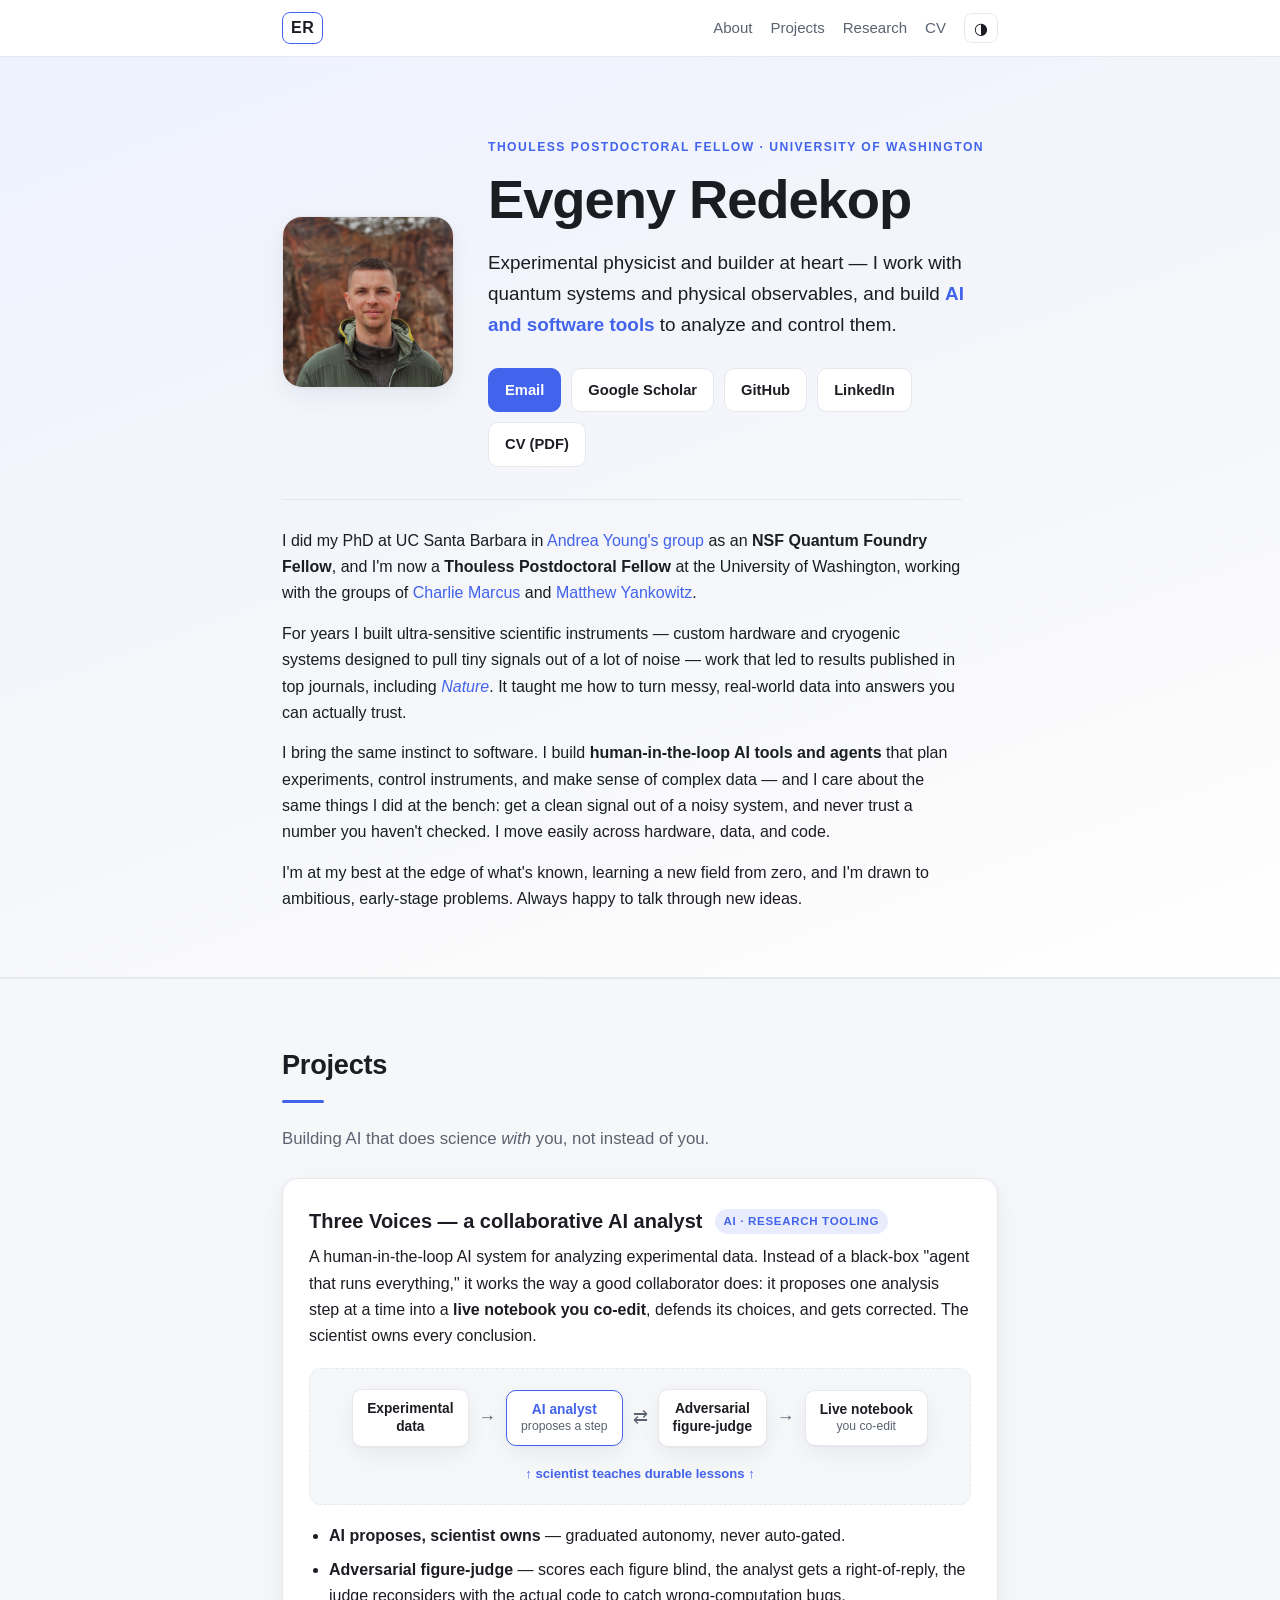
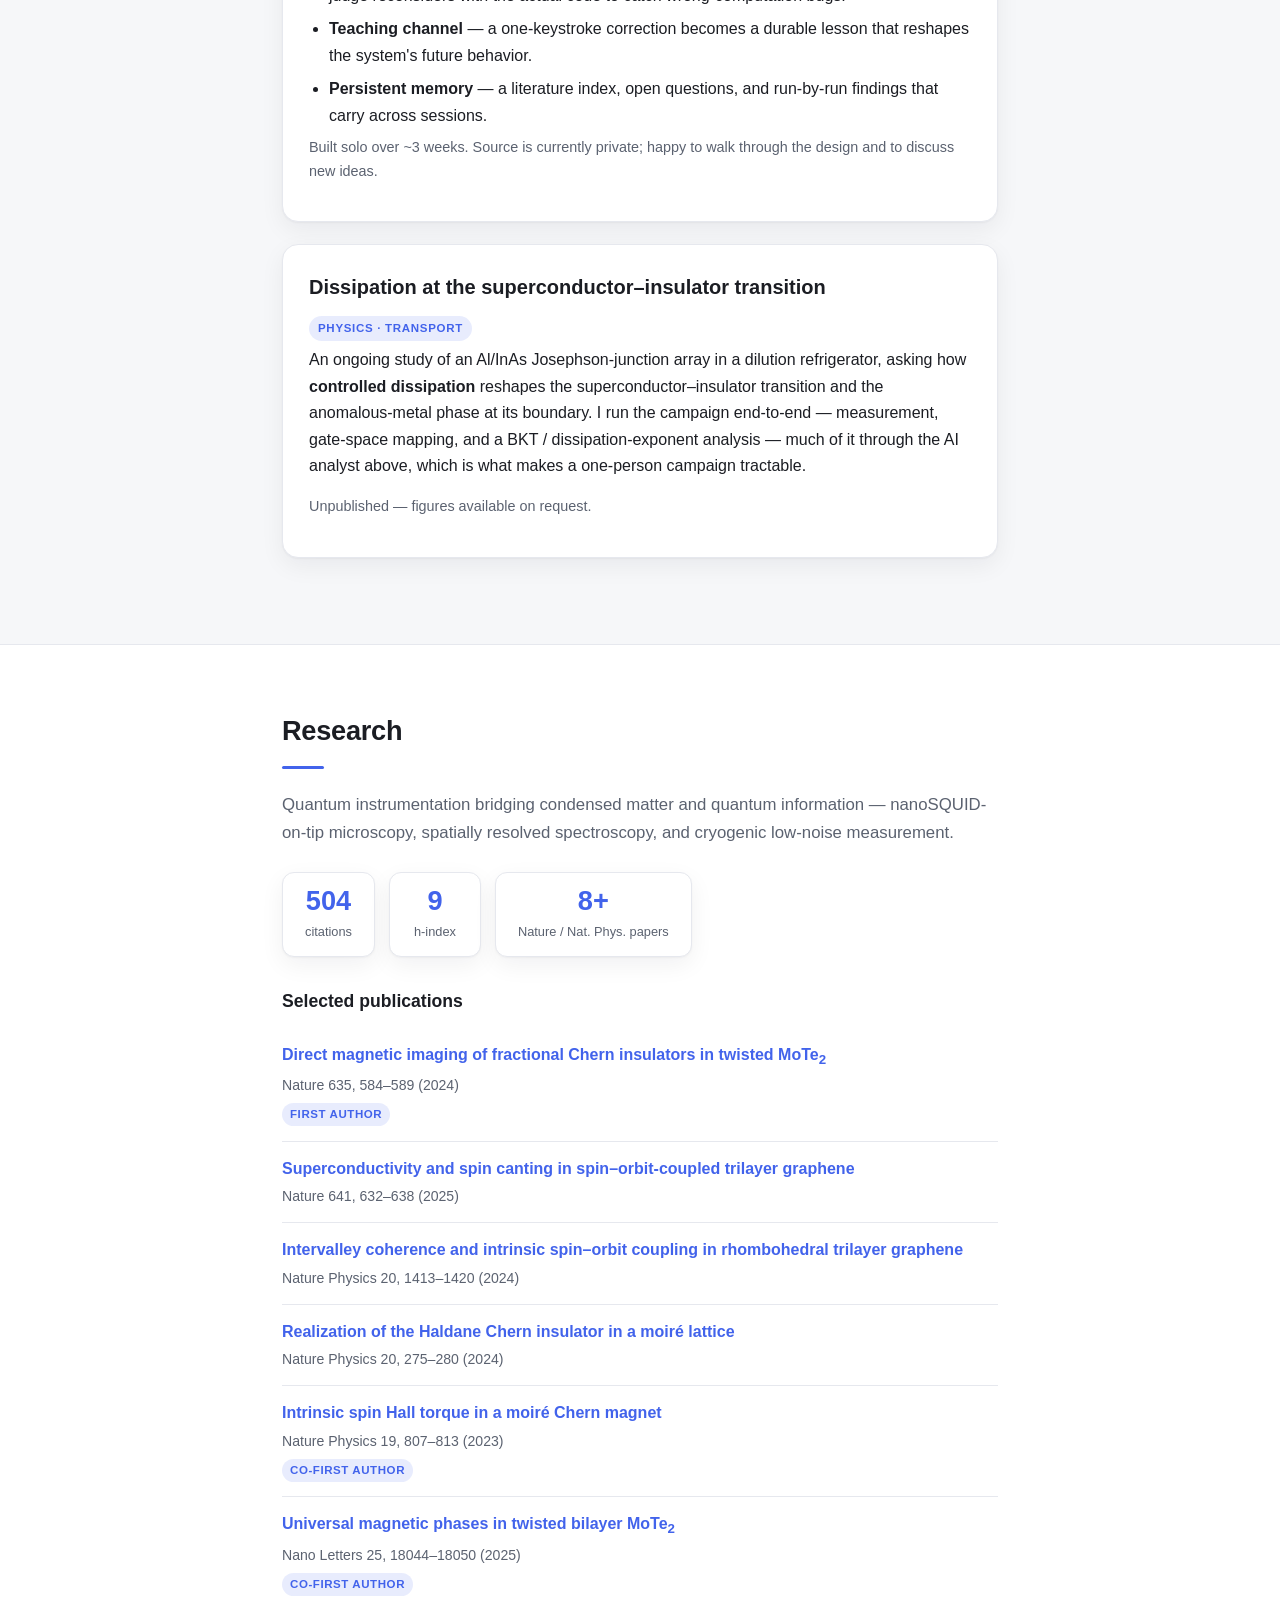
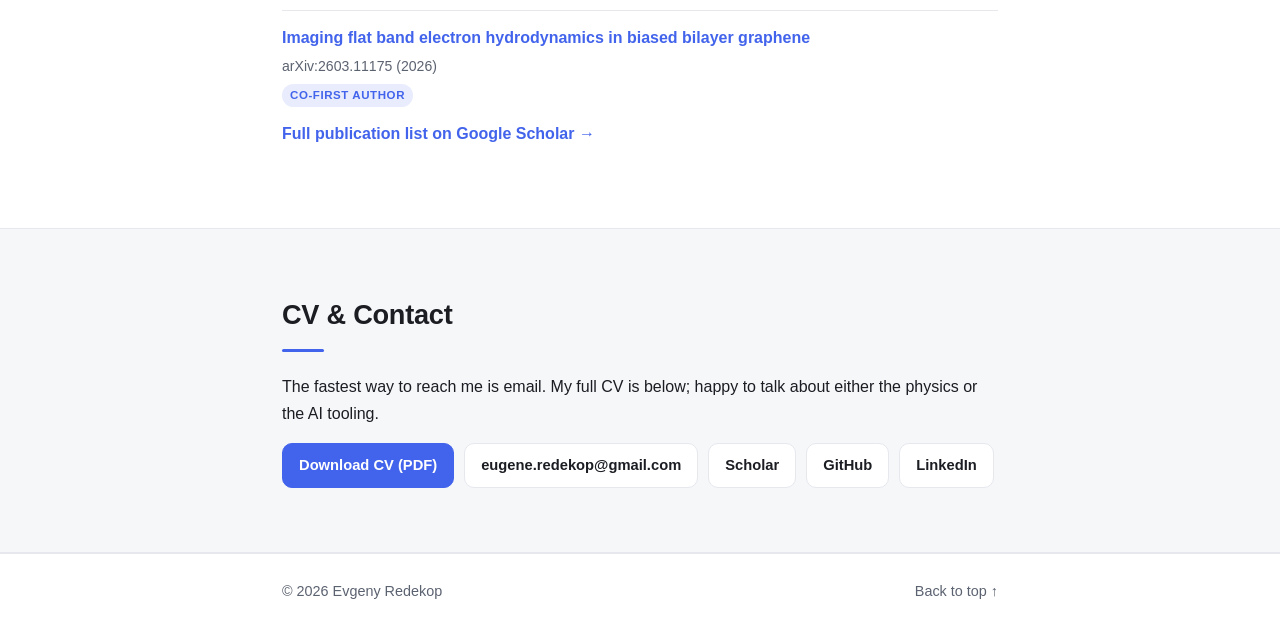
==== index.html @ 4f4decde "Refine hero copy: de-duplicate About, physical observables, builder at heart Co-Authored-By: Claude " ====
<!DOCTYPE html>
<html lang="en">
<head>
  <meta charset="UTF-8" />
  <meta name="viewport" content="width=device-width, initial-scale=1.0" />
  <title>Evgeny Redekop — Physicist building AI for science</title>
  <meta name="description" content="Evgeny Redekop — experimental physicist (PhD, UC Santa Barbara) building human-in-the-loop AI tools for physics research. nanoSQUID-on-tip microscopy, moiré quantum materials, and collaborative AI analysts." />
  <meta name="author" content="Evgeny Redekop" />

  <!-- Open Graph -->
  <meta property="og:title" content="Evgeny Redekop" />
  <meta property="og:description" content="Physicist (PhD, UCSB) building AI-for-science tools." />
  <meta property="og:type" content="website" />
  <meta property="og:url" content="https://evgeny-redekop.github.io" />

  <link rel="icon" href="data:image/svg+xml,<svg xmlns=%22http://www.w3.org/2000/svg%22 viewBox=%220 0 100 100%22><text y=%22.9em%22 font-size=%2290%22>⚛️</text></svg>" />
  <link rel="stylesheet" href="style.css" />
</head>
<body>
  <header class="nav" id="top">
    <nav class="nav-inner">
      <a class="nav-brand" href="#about">ER</a>
      <ul class="nav-links">
        <li><a href="#about">About</a></li>
        <li><a href="#projects">Projects</a></li>
        <li><a href="#research">Research</a></li>
        <li><a href="#contact">CV</a></li>
      </ul>
      <button id="theme-toggle" class="theme-toggle" aria-label="Toggle dark mode" title="Toggle dark mode">◑</button>
    </nav>
  </header>

  <main>
    <!-- ===================== ME / ABOUT ===================== -->
    <section id="about" class="hero">
      <div class="container">
        <div class="hero-grid">
          <img class="hero-photo" src="assets/img/evgeny.jpg" alt="Evgeny Redekop" width="640" height="640" />
          <div class="hero-text">
            <p class="eyebrow">Thouless Postdoctoral Fellow · University of Washington</p>
            <h1>Evgeny Redekop</h1>
            <p class="tagline">
              Experimental physicist and builder at heart — I work with quantum systems and physical observables, and build
              <strong>AI and software tools</strong> to analyze and control them.
            </p>
            <div class="link-row">
              <a class="btn btn-primary" href="mailto:eugene.redekop@gmail.com">Email</a>
              <a class="btn" href="https://scholar.google.com/citations?user=eXBKws4AAAAJ" target="_blank" rel="noopener">Google Scholar</a>
              <a class="btn" href="https://github.com/evgeny-redekop" target="_blank" rel="noopener">GitHub</a>
              <a class="btn" href="https://www.linkedin.com/in/evgeny-redekop/" target="_blank" rel="noopener">LinkedIn</a>
              <a class="btn" href="assets/CV_Redekop.pdf" target="_blank" rel="noopener">CV (PDF)</a>
            </div>
          </div>
        </div>

        <div class="hero-about">
          <p>
            I did my PhD at
            UC&nbsp;Santa&nbsp;Barbara in
            <a href="https://www.afylab.com/" target="_blank" rel="noopener">Andrea Young's group</a>
            as an <strong>NSF Quantum Foundry Fellow</strong>, and I'm now a
            <strong>Thouless Postdoctoral Fellow</strong> at the University of Washington, working with the
            groups of <a href="https://sites.uw.edu/cmarcus/" target="_blank" rel="noopener">Charlie Marcus</a>
            and <a href="https://www.yankowitzlab.com/" target="_blank" rel="noopener">Matthew Yankowitz</a>.
          </p>
          <p>
            For years I built ultra-sensitive scientific instruments — custom hardware and cryogenic systems
            designed to pull tiny signals out of a lot of noise — work that led to results published in top
            journals, including <a href="https://www.nature.com/articles/s41586-024-08153-x" target="_blank" rel="noopener"><em>Nature</em></a>. It taught me how to turn messy, real-world data into answers
            you can actually trust.
          </p>
          <p>
            I bring the same instinct to software. I build <strong>human-in-the-loop AI tools and agents</strong>
            that plan experiments, control instruments, and make sense of complex data — and I care about the
            same things I did at the bench: get a clean signal out of a noisy system, and never trust a number
            you haven't checked. I move easily across hardware, data, and code.
          </p>
          <p>
            I'm at my best at the edge of what's known, learning a new field from zero, and I'm drawn to
            ambitious, early-stage problems. Always happy to talk through new ideas.
          </p>
        </div>
      </div>
    </section>

    <!-- ===================== PROJECTS ===================== -->
    <section id="projects" class="section alt">
      <div class="container">
        <h2>Projects</h2>
        <p class="section-lead">Building AI that does science <em>with</em> you, not instead of you.</p>

        <!-- Project 1: Three Voices -->
        <article class="card">
          <div class="card-head">
            <h3>Three Voices — a collaborative AI analyst</h3>
            <span class="badge">AI · research tooling</span>
          </div>
          <p>
            A human-in-the-loop AI system for analyzing experimental data. Instead of a black-box
            "agent that runs everything," it works the way a good collaborator does: it proposes one
            analysis step at a time into a <strong>live notebook you co-edit</strong>, defends its choices,
            and gets corrected. The scientist owns every conclusion.
          </p>

          <!-- inline architecture diagram (no external assets) -->
          <div class="diagram" role="img" aria-label="Architecture: data feeds an AI analyst, which proposes notebook steps; an adversarial figure-judge checks each figure; the scientist teaches durable lessons back into the system.">
            <div class="node">Experimental<br/>data</div>
            <div class="arrow">→</div>
            <div class="node accent">AI analyst<br/><span>proposes a step</span></div>
            <div class="arrow">⇄</div>
            <div class="node">Adversarial<br/>figure-judge</div>
            <div class="arrow">→</div>
            <div class="node">Live notebook<br/><span>you co-edit</span></div>
            <div class="teach">↑ scientist teaches durable lessons ↑</div>
          </div>

          <ul class="feature-list">
            <li><strong>AI proposes, scientist owns</strong> — graduated autonomy, never auto-gated.</li>
            <li><strong>Adversarial figure-judge</strong> — scores each figure blind, the analyst gets a right-of-reply, the judge reconsiders with the actual code to catch wrong-computation bugs.</li>
            <li><strong>Teaching channel</strong> — a one-keystroke correction becomes a durable lesson that reshapes the system's future behavior.</li>
            <li><strong>Persistent memory</strong> — a literature index, open questions, and run-by-run findings that carry across sessions.</li>
          </ul>
          <p class="muted small">Built solo over ~3 weeks. Source is currently private; happy to walk through the design and to discuss new ideas.</p>
        </article>

        <!-- Project 2: JJA dissipation -->
        <article class="card">
          <div class="card-head">
            <h3>Dissipation at the superconductor–insulator transition</h3>
            <span class="badge">physics · transport</span>
          </div>
          <p>
            An ongoing study of an Al/InAs Josephson-junction array in a dilution refrigerator, asking how
            <strong>controlled dissipation</strong> reshapes the superconductor–insulator transition and the
            anomalous-metal phase at its boundary. I run the campaign end-to-end — measurement, gate-space
            mapping, and a BKT / dissipation-exponent analysis — much of it through the AI analyst above,
            which is what makes a one-person campaign tractable.
          </p>
          <p class="muted small">Unpublished — figures available on request.</p>
        </article>
      </div>
    </section>

    <!-- ===================== RESEARCH ===================== -->
    <section id="research" class="section">
      <div class="container">
        <h2>Research</h2>
        <p class="section-lead">
          Quantum instrumentation bridging condensed matter and quantum information — nanoSQUID-on-tip
          microscopy, spatially resolved spectroscopy, and cryogenic low-noise measurement.
        </p>

        <div class="stats">
          <div class="stat"><span class="stat-num">504</span><span class="stat-label">citations</span></div>
          <div class="stat"><span class="stat-num">9</span><span class="stat-label">h-index</span></div>
          <div class="stat"><span class="stat-num">8+</span><span class="stat-label">Nature / Nat. Phys. papers</span></div>
        </div>

        <h3 class="subhead">Selected publications</h3>
        <ul class="pubs">
          <li>
            <a href="https://www.nature.com/articles/s41586-024-08153-x" target="_blank" rel="noopener">Direct magnetic imaging of fractional Chern insulators in twisted MoTe<sub>2</sub></a>
            <span class="venue">Nature 635, 584–589 (2024)</span>
            <span class="role">first author</span>
          </li>
          <li>
            <a href="https://www.nature.com/articles/s41586-025-08863-w" target="_blank" rel="noopener">Superconductivity and spin canting in spin–orbit-coupled trilayer graphene</a>
            <span class="venue">Nature 641, 632–638 (2025)</span>
          </li>
          <li>
            <a href="https://www.nature.com/articles/s41567-024-02560-7" target="_blank" rel="noopener">Intervalley coherence and intrinsic spin–orbit coupling in rhombohedral trilayer graphene</a>
            <span class="venue">Nature Physics 20, 1413–1420 (2024)</span>
          </li>
          <li>
            <a href="https://www.nature.com/articles/s41567-023-02284-0" target="_blank" rel="noopener">Realization of the Haldane Chern insulator in a moiré lattice</a>
            <span class="venue">Nature Physics 20, 275–280 (2024)</span>
          </li>
          <li>
            <a href="https://www.nature.com/articles/s41567-023-01979-8" target="_blank" rel="noopener">Intrinsic spin Hall torque in a moiré Chern magnet</a>
            <span class="venue">Nature Physics 19, 807–813 (2023)</span>
            <span class="role">co-first author</span>
          </li>
          <li>
            <a href="https://pubs.acs.org/doi/10.1021/acs.nanolett.5c04751" target="_blank" rel="noopener">Universal magnetic phases in twisted bilayer MoTe<sub>2</sub></a>
            <span class="venue">Nano Letters 25, 18044–18050 (2025)</span>
            <span class="role">co-first author</span>
          </li>
          <li>
            <a href="https://arxiv.org/abs/2603.11175" target="_blank" rel="noopener">Imaging flat band electron hydrodynamics in biased bilayer graphene</a>
            <span class="venue">arXiv:2603.11175 (2026)</span>
            <span class="role">co-first author</span>
          </li>
        </ul>
        <p><a class="inline-link" href="https://scholar.google.com/citations?user=eXBKws4AAAAJ" target="_blank" rel="noopener">Full publication list on Google Scholar →</a></p>
      </div>
    </section>

    <!-- ===================== CV & CONTACT ===================== -->
    <section id="contact" class="section alt">
      <div class="container">
        <h2>CV &amp; Contact</h2>
        <p>The fastest way to reach me is email. My full CV is below; happy to talk about either the physics or the AI tooling.</p>
        <div class="link-row">
          <a class="btn btn-primary" href="assets/CV_Redekop.pdf" target="_blank" rel="noopener">Download CV (PDF)</a>
          <a class="btn" href="mailto:eugene.redekop@gmail.com">eugene.redekop@gmail.com</a>
          <a class="btn" href="https://scholar.google.com/citations?user=eXBKws4AAAAJ" target="_blank" rel="noopener">Scholar</a>
          <a class="btn" href="https://github.com/evgeny-redekop" target="_blank" rel="noopener">GitHub</a>
          <a class="btn" href="https://www.linkedin.com/in/evgeny-redekop/" target="_blank" rel="noopener">LinkedIn</a>
        </div>
      </div>
    </section>
  </main>

  <footer class="footer">
    <div class="container">
      <span>© <span id="year"></span> Evgeny Redekop</span>
      <a href="#top">Back to top ↑</a>
    </div>
  </footer>

  <script src="main.js"></script>
</body>
</html>
---- style.css ----
/* ===== Evgeny Redekop — personal site ===== */
:root {
  --bg: #ffffff;
  --bg-alt: #f6f7f9;
  --bg-hero: linear-gradient(160deg, #eef2ff 0%, #f6f7f9 60%, #ffffff 100%);
  --text: #1b1d23;
  --muted: #5b6270;
  --accent: #4263eb;
  --accent-ink: #ffffff;
  --border: #e6e8ee;
  --card: #ffffff;
  --shadow: 0 1px 2px rgba(20, 22, 30, .04), 0 8px 24px rgba(20, 22, 30, .06);
  --maxw: 760px;
}
[data-theme="dark"] {
  --bg: #0f1117;
  --bg-alt: #151823;
  --bg-hero: linear-gradient(160deg, #181c2c 0%, #11131b 60%, #0f1117 100%);
  --text: #e8eaf0;
  --muted: #9aa3b2;
  --accent: #7c93ff;
  --accent-ink: #0f1117;
  --border: #262a37;
  --card: #151823;
  --shadow: 0 1px 2px rgba(0,0,0,.3), 0 10px 30px rgba(0,0,0,.35);
}

* { box-sizing: border-box; }
html { scroll-behavior: smooth; scroll-padding-top: 72px; }
body {
  margin: 0;
  font-family: -apple-system, BlinkMacSystemFont, "Segoe UI", Roboto, Helvetica, Arial, sans-serif;
  color: var(--text);
  background: var(--bg);
  line-height: 1.65;
  -webkit-font-smoothing: antialiased;
}
.container { max-width: var(--maxw); margin: 0 auto; padding: 0 22px; }
a { color: var(--accent); text-decoration: none; }
a:hover { text-decoration: underline; }
strong { font-weight: 650; }

/* ===== nav ===== */
.nav {
  position: sticky; top: 0; z-index: 50;
  background: color-mix(in srgb, var(--bg) 82%, transparent);
  backdrop-filter: saturate(160%) blur(10px);
  border-bottom: 1px solid var(--border);
}
.nav-inner {
  max-width: var(--maxw); margin: 0 auto; padding: 12px 22px;
  display: flex; align-items: center; gap: 18px;
}
.nav-brand {
  font-weight: 800; letter-spacing: .5px; color: var(--text);
  border: 1.5px solid var(--accent); border-radius: 8px; padding: 2px 8px;
}
.nav-brand:hover { text-decoration: none; background: var(--accent); color: var(--accent-ink); }
.nav-links { display: flex; gap: 18px; list-style: none; margin: 0; padding: 0; margin-left: auto; }
.nav-links a { color: var(--muted); font-size: .94rem; font-weight: 500; }
.nav-links a:hover { color: var(--text); text-decoration: none; }
.theme-toggle {
  background: none; border: 1px solid var(--border); color: var(--text);
  border-radius: 8px; width: 34px; height: 30px; cursor: pointer; font-size: 1rem;
}
.theme-toggle:hover { border-color: var(--accent); }

/* ===== hero ===== */
.hero { background: var(--bg-hero); padding: 80px 0 64px; border-bottom: 1px solid var(--border); }
.hero-grid { display: flex; align-items: center; gap: 34px; }
.hero-text { flex: 1; min-width: 0; }
.hero-photo {
  width: 172px; height: 172px; flex-shrink: 0;
  border-radius: 20px; object-fit: cover; object-position: center;
  border: 1px solid var(--border); box-shadow: var(--shadow);
}
.hero-about { margin-top: 32px; padding-top: 28px; border-top: 1px solid var(--border); max-width: 680px; }
.hero-about p { margin: 0 0 14px; }
.hero-about p:last-child { margin-bottom: 0; }
.eyebrow {
  text-transform: uppercase; letter-spacing: .12em; font-size: .76rem;
  font-weight: 700; color: var(--accent); margin: 0 0 14px;
}
.hero h1 { font-size: clamp(2.4rem, 6vw, 3.4rem); line-height: 1.05; margin: 0 0 18px; letter-spacing: -.02em; }
.tagline { font-size: 1.18rem; color: var(--text); max-width: 620px; margin: 0 0 28px; }
.tagline strong { color: var(--accent); }

/* ===== buttons / links ===== */
.link-row { display: flex; flex-wrap: wrap; gap: 10px; }
.btn {
  display: inline-block; padding: 9px 16px; border-radius: 10px;
  border: 1px solid var(--border); background: var(--card); color: var(--text);
  font-size: .92rem; font-weight: 550; transition: transform .08s ease, border-color .15s ease;
}
.btn:hover { text-decoration: none; border-color: var(--accent); transform: translateY(-1px); }
.btn-primary { background: var(--accent); color: var(--accent-ink); border-color: var(--accent); }
.btn-primary:hover { filter: brightness(1.06); }

/* ===== sections ===== */
.section { padding: 64px 0; }
.section.alt { background: var(--bg-alt); border-top: 1px solid var(--border); border-bottom: 1px solid var(--border); }
.section h2 { font-size: 1.7rem; margin: 0 0 6px; letter-spacing: -.01em; }
.section h2::after { content: ""; display: block; width: 42px; height: 3px; background: var(--accent); border-radius: 2px; margin: 12px 0 22px; }
.section-lead { color: var(--muted); font-size: 1.05rem; margin: 0 0 26px; }
.subhead { font-size: 1.1rem; margin: 30px 0 12px; }
.muted { color: var(--muted); }
.small { font-size: .9rem; }
p { margin: 0 0 16px; }

/* ===== cards ===== */
.card {
  background: var(--card); border: 1px solid var(--border); border-radius: 16px;
  padding: 26px 26px 22px; margin: 22px 0; box-shadow: var(--shadow);
}
.card-head { display: flex; align-items: center; gap: 12px; flex-wrap: wrap; margin-bottom: 6px; }
.card-head h3 { margin: 0; font-size: 1.25rem; }
.badge {
  font-size: .72rem; text-transform: uppercase; letter-spacing: .06em; font-weight: 700;
  color: var(--accent); background: color-mix(in srgb, var(--accent) 12%, transparent);
  padding: 3px 9px; border-radius: 999px;
}
.feature-list { margin: 14px 0 6px; padding-left: 20px; }
.feature-list li { margin: 7px 0; }

/* ===== inline architecture diagram ===== */
.diagram {
  display: flex; flex-wrap: wrap; align-items: center; justify-content: center; gap: 10px;
  background: var(--bg-alt); border: 1px dashed var(--border); border-radius: 12px;
  padding: 20px 14px; margin: 18px 0;
}
.diagram .node {
  background: var(--card); border: 1px solid var(--border); border-radius: 10px;
  padding: 10px 14px; text-align: center; font-size: .86rem; font-weight: 600; line-height: 1.3;
  box-shadow: var(--shadow);
}
.diagram .node span { display: block; font-weight: 400; color: var(--muted); font-size: .76rem; }
.diagram .node.accent { border-color: var(--accent); color: var(--accent); }
.diagram .arrow { color: var(--muted); font-size: 1.1rem; }
.diagram .teach {
  flex-basis: 100%; text-align: center; color: var(--accent); font-size: .82rem;
  font-weight: 600; margin-top: 6px;
}

/* ===== stats ===== */
.stats { display: flex; flex-wrap: wrap; gap: 14px; margin: 6px 0 10px; }
.stat {
  background: var(--card); border: 1px solid var(--border); border-radius: 12px;
  padding: 14px 22px; text-align: center; min-width: 92px; box-shadow: var(--shadow);
}
.stat-num { display: block; font-size: 1.7rem; font-weight: 750; color: var(--accent); line-height: 1; }
.stat-label { display: block; font-size: .8rem; color: var(--muted); margin-top: 6px; }

/* ===== publications ===== */
.pubs { list-style: none; margin: 0; padding: 0; }
.pubs li { padding: 14px 0; border-bottom: 1px solid var(--border); }
.pubs li:last-child { border-bottom: none; }
.pubs a { font-weight: 600; }
.venue { display: block; color: var(--muted); font-size: .88rem; margin-top: 3px; }
.role {
  display: inline-block; margin-top: 6px; font-size: .72rem; font-weight: 700;
  text-transform: uppercase; letter-spacing: .05em; color: var(--accent);
  background: color-mix(in srgb, var(--accent) 12%, transparent); padding: 2px 8px; border-radius: 999px;
}
.inline-link { font-weight: 600; }

/* ===== footer ===== */
.footer { border-top: 1px solid var(--border); padding: 26px 0; color: var(--muted); font-size: .9rem; }
.footer .container { display: flex; justify-content: space-between; align-items: center; }
.footer a { color: var(--muted); }

/* ===== responsive ===== */

/* tablet: bring the hero photo down a touch */
@media (max-width: 760px) {
  .hero-photo { width: 150px; height: 150px; }
  .hero-grid { gap: 26px; }
}

/* phone */
@media (max-width: 620px) {
  .nav-inner { padding: 10px 16px; gap: 8px; }
  .nav-brand { display: none; }
  .nav-links { gap: 13px; margin: 0 auto 0 0; }
  .nav-links a { font-size: .82rem; }
  .container { padding: 0 18px; }

  .hero { padding: 44px 0 38px; }
  .hero-grid { flex-direction: column; align-items: flex-start; gap: 18px; }
  .hero-photo { width: 116px; height: 116px; border-radius: 16px; }
  .tagline { font-size: 1.05rem; }

  .section { padding: 46px 0; }
  .section h2 { font-size: 1.45rem; }
  .card { padding: 20px 18px; border-radius: 14px; }

  /* diagram stacks vertically, arrows point down */
  .diagram { flex-direction: column; gap: 8px; padding: 18px 12px; }
  .diagram .node { width: 78%; }
  .diagram .arrow { transform: rotate(90deg); }
  .diagram .teach { margin-top: 8px; }

  .stats { gap: 10px; }
  .stat { flex: 1 1 0; min-width: 0; padding: 12px 8px; }
  .stat-num { font-size: 1.4rem; }

  .footer .container { flex-direction: column; gap: 10px; }
}

/* very narrow: let nav scroll rather than overflow */
@media (max-width: 380px) {
  .nav-links { overflow-x: auto; -webkit-overflow-scrolling: touch; }
}
@media (prefers-reduced-motion: reduce) {
  html { scroll-behavior: auto; }
  .btn:hover { transform: none; }
}
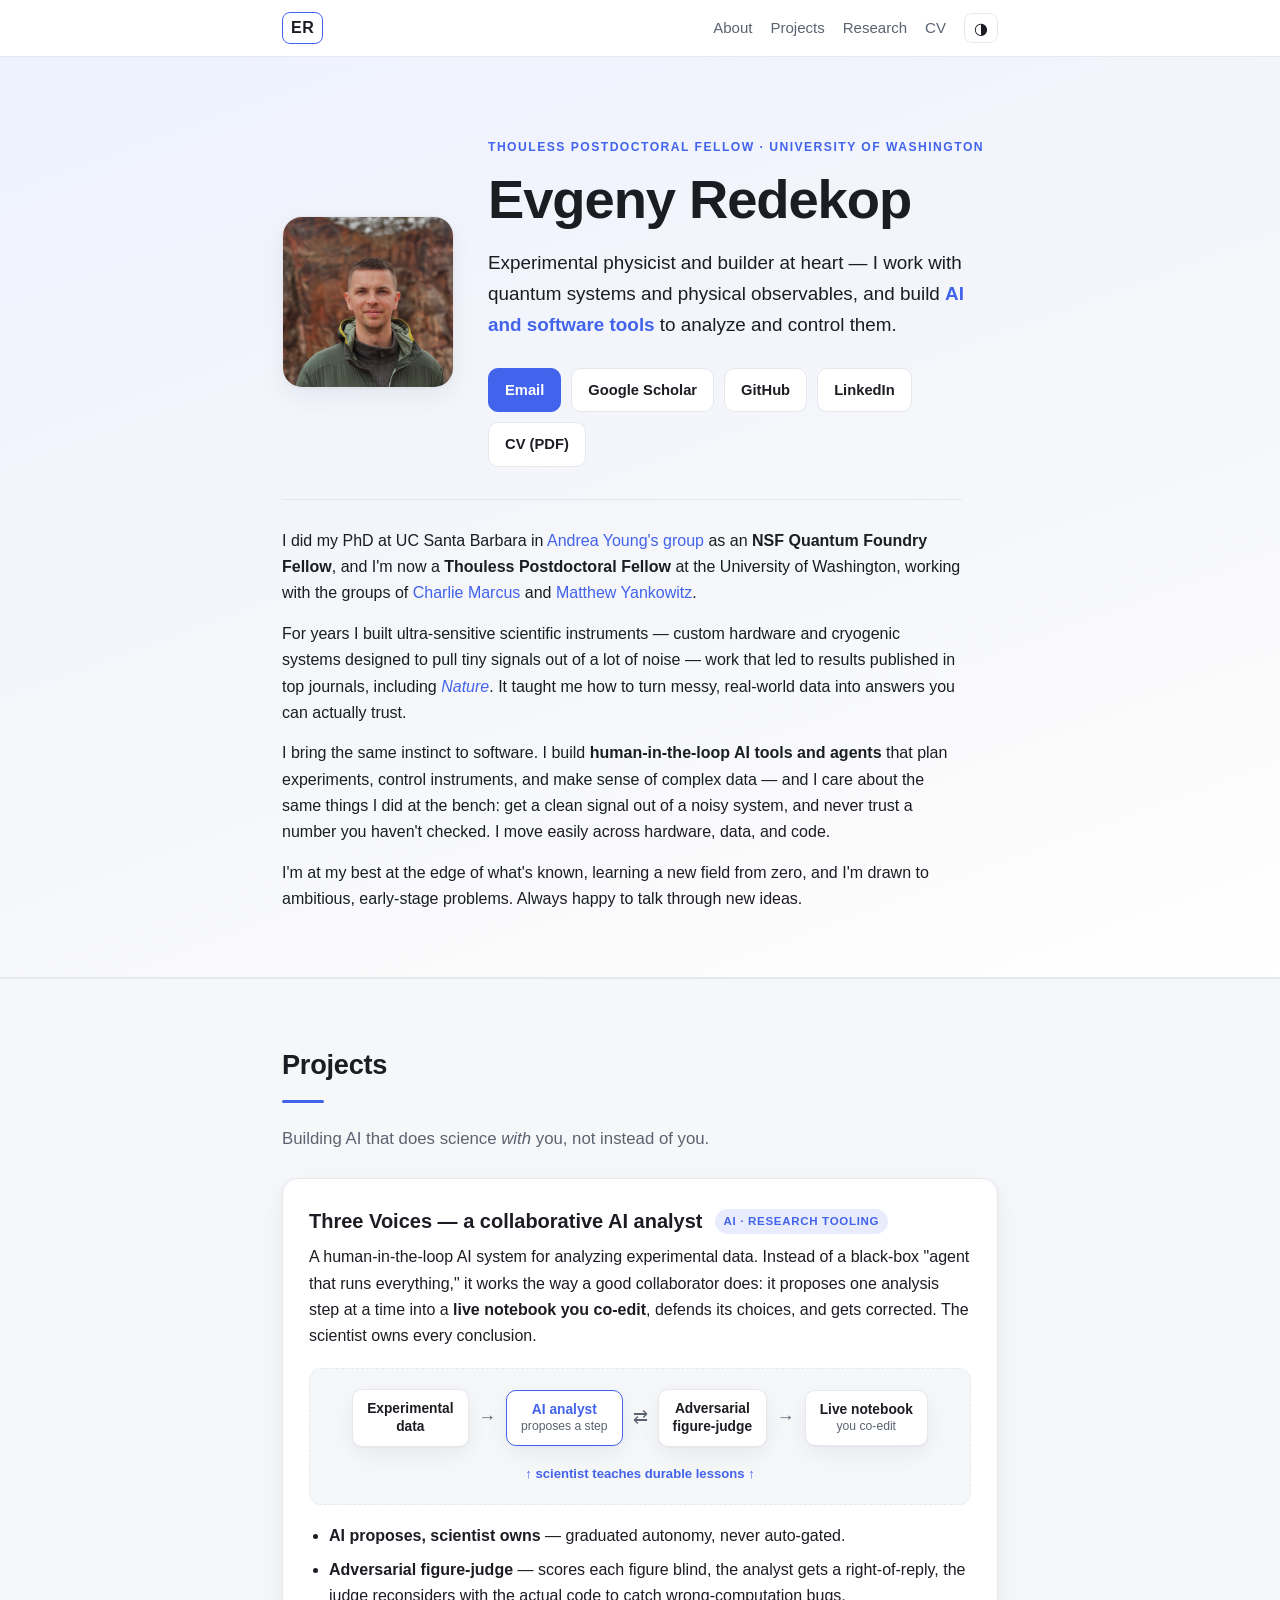
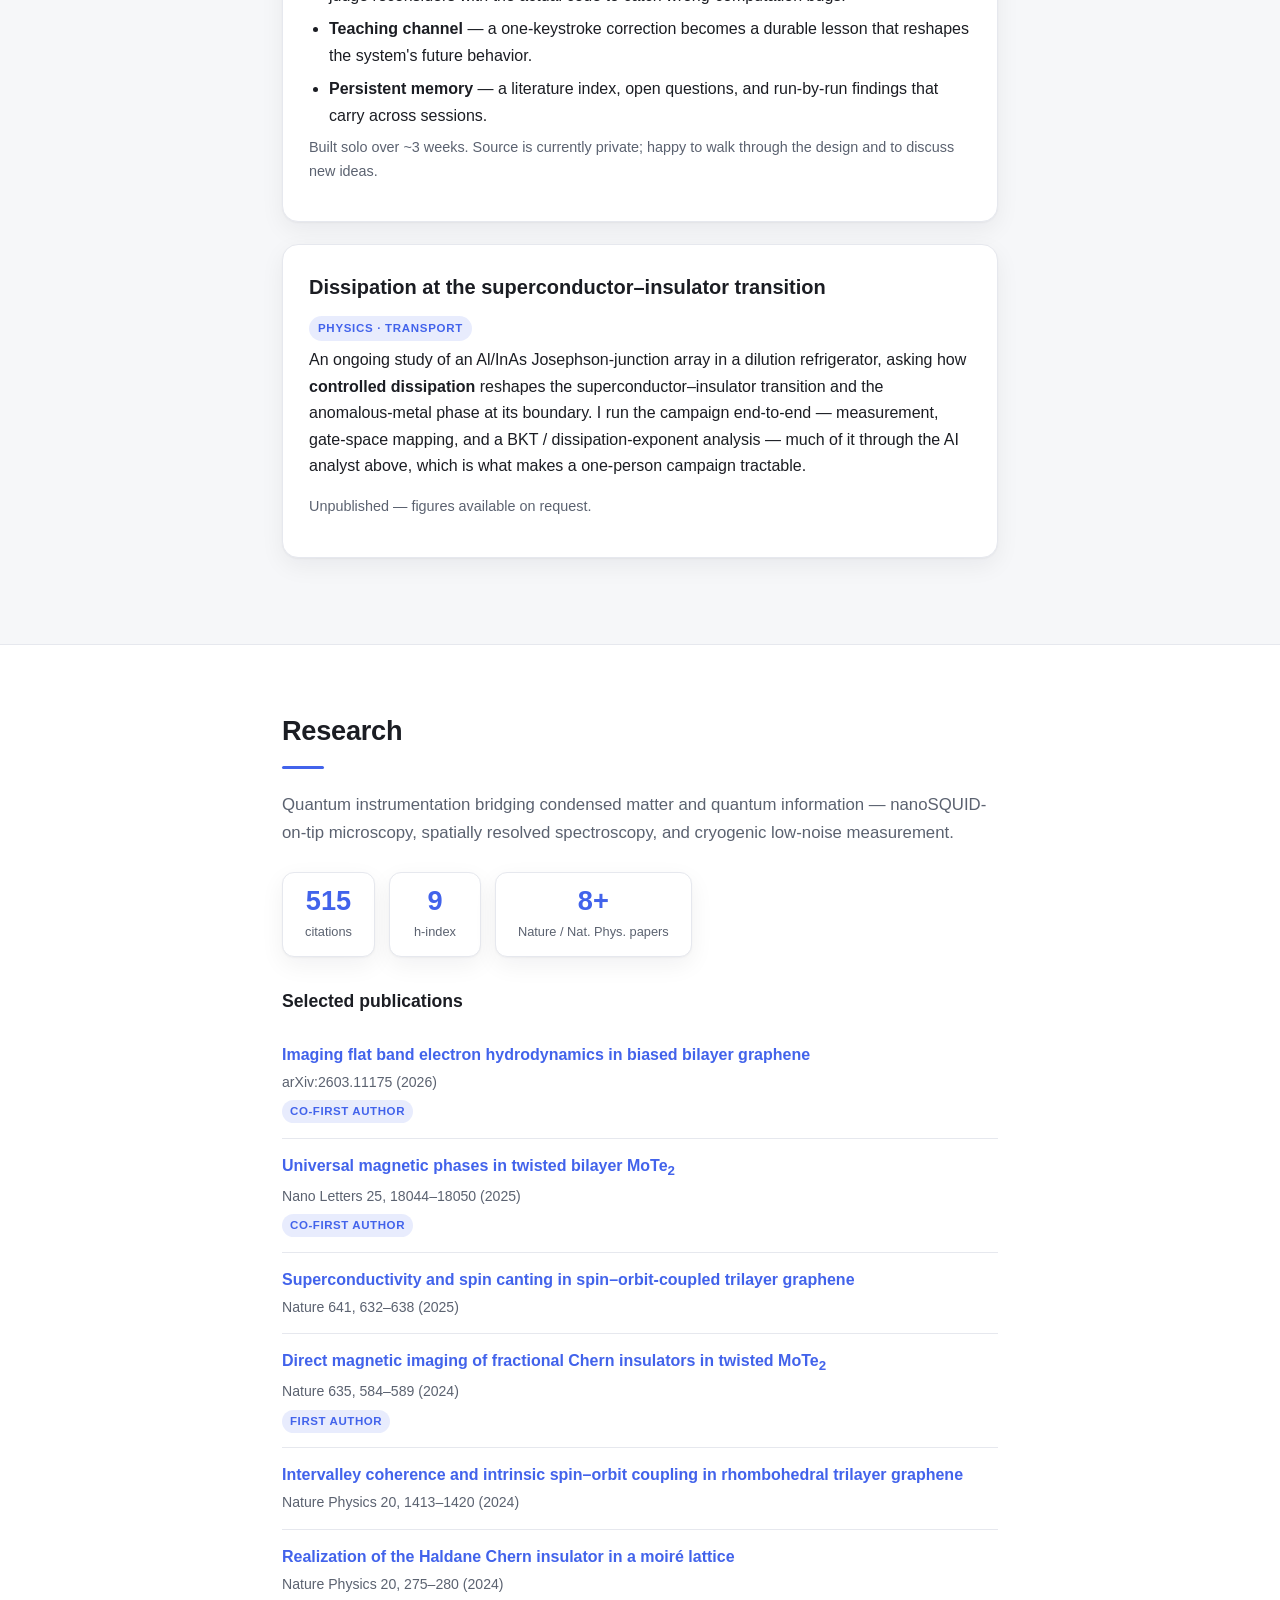
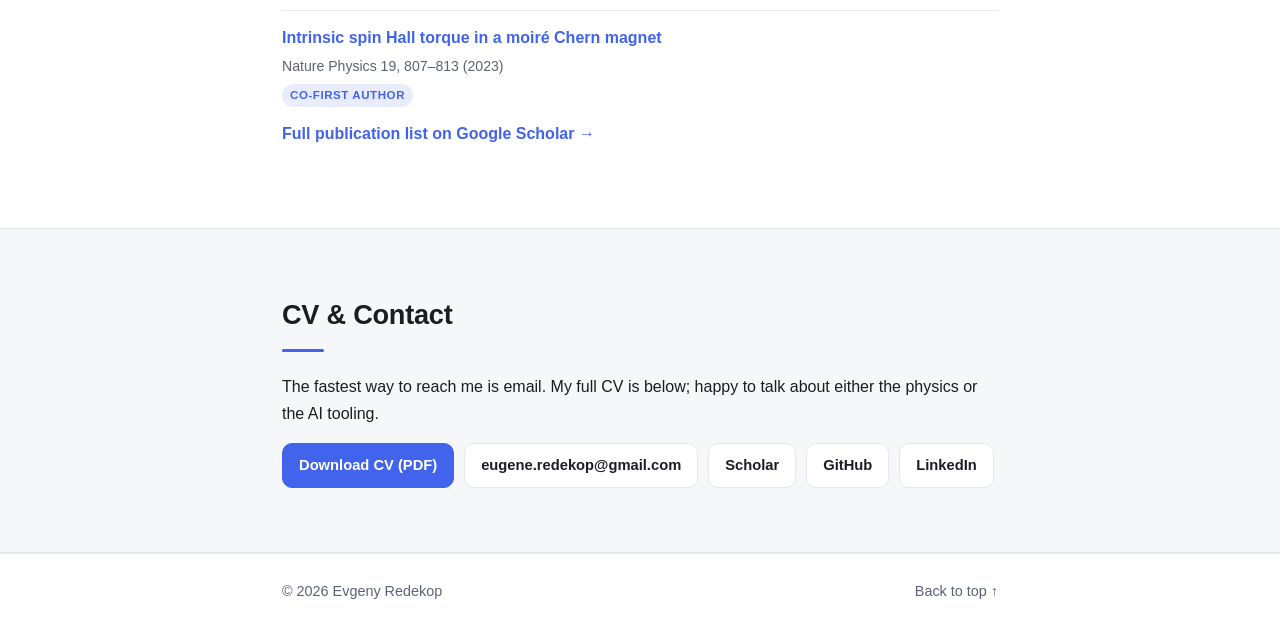
==== commit 469ea7ee: "Sort selected publications newest-first; update citations 504->515 Co-Authored-By: Claude Opus 4.8 <" ====
--- a/index.html
+++ b/index.html
@@ -151,23 +151,33 @@
         </p>
 
         <div class="stats">
-          <div class="stat"><span class="stat-num">504</span><span class="stat-label">citations</span></div>
+          <div class="stat"><span class="stat-num">515</span><span class="stat-label">citations</span></div>
           <div class="stat"><span class="stat-num">9</span><span class="stat-label">h-index</span></div>
           <div class="stat"><span class="stat-num">8+</span><span class="stat-label">Nature / Nat. Phys. papers</span></div>
         </div>
 
         <h3 class="subhead">Selected publications</h3>
         <ul class="pubs">
+          <li>
+            <a href="https://arxiv.org/abs/2603.11175" target="_blank" rel="noopener">Imaging flat band electron hydrodynamics in biased bilayer graphene</a>
+            <span class="venue">arXiv:2603.11175 (2026)</span>
+            <span class="role">co-first author</span>
+          </li>
+          <li>
+            <a href="https://pubs.acs.org/doi/10.1021/acs.nanolett.5c04751" target="_blank" rel="noopener">Universal magnetic phases in twisted bilayer MoTe<sub>2</sub></a>
+            <span class="venue">Nano Letters 25, 18044–18050 (2025)</span>
+            <span class="role">co-first author</span>
+          </li>
+          <li>
+            <a href="https://www.nature.com/articles/s41586-025-08863-w" target="_blank" rel="noopener">Superconductivity and spin canting in spin–orbit-coupled trilayer graphene</a>
+            <span class="venue">Nature 641, 632–638 (2025)</span>
+          </li>
           <li>
             <a href="https://www.nature.com/articles/s41586-024-08153-x" target="_blank" rel="noopener">Direct magnetic imaging of fractional Chern insulators in twisted MoTe<sub>2</sub></a>
             <span class="venue">Nature 635, 584–589 (2024)</span>
             <span class="role">first author</span>
           </li>
           <li>
-            <a href="https://www.nature.com/articles/s41586-025-08863-w" target="_blank" rel="noopener">Superconductivity and spin canting in spin–orbit-coupled trilayer graphene</a>
-            <span class="venue">Nature 641, 632–638 (2025)</span>
-          </li>
-          <li>
             <a href="https://www.nature.com/articles/s41567-024-02560-7" target="_blank" rel="noopener">Intervalley coherence and intrinsic spin–orbit coupling in rhombohedral trilayer graphene</a>
             <span class="venue">Nature Physics 20, 1413–1420 (2024)</span>
           </li>
@@ -178,16 +188,6 @@
           <li>
             <a href="https://www.nature.com/articles/s41567-023-01979-8" target="_blank" rel="noopener">Intrinsic spin Hall torque in a moiré Chern magnet</a>
             <span class="venue">Nature Physics 19, 807–813 (2023)</span>
-            <span class="role">co-first author</span>
-          </li>
-          <li>
-            <a href="https://pubs.acs.org/doi/10.1021/acs.nanolett.5c04751" target="_blank" rel="noopener">Universal magnetic phases in twisted bilayer MoTe<sub>2</sub></a>
-            <span class="venue">Nano Letters 25, 18044–18050 (2025)</span>
-            <span class="role">co-first author</span>
-          </li>
-          <li>
-            <a href="https://arxiv.org/abs/2603.11175" target="_blank" rel="noopener">Imaging flat band electron hydrodynamics in biased bilayer graphene</a>
-            <span class="venue">arXiv:2603.11175 (2026)</span>
             <span class="role">co-first author</span>
           </li>
         </ul>
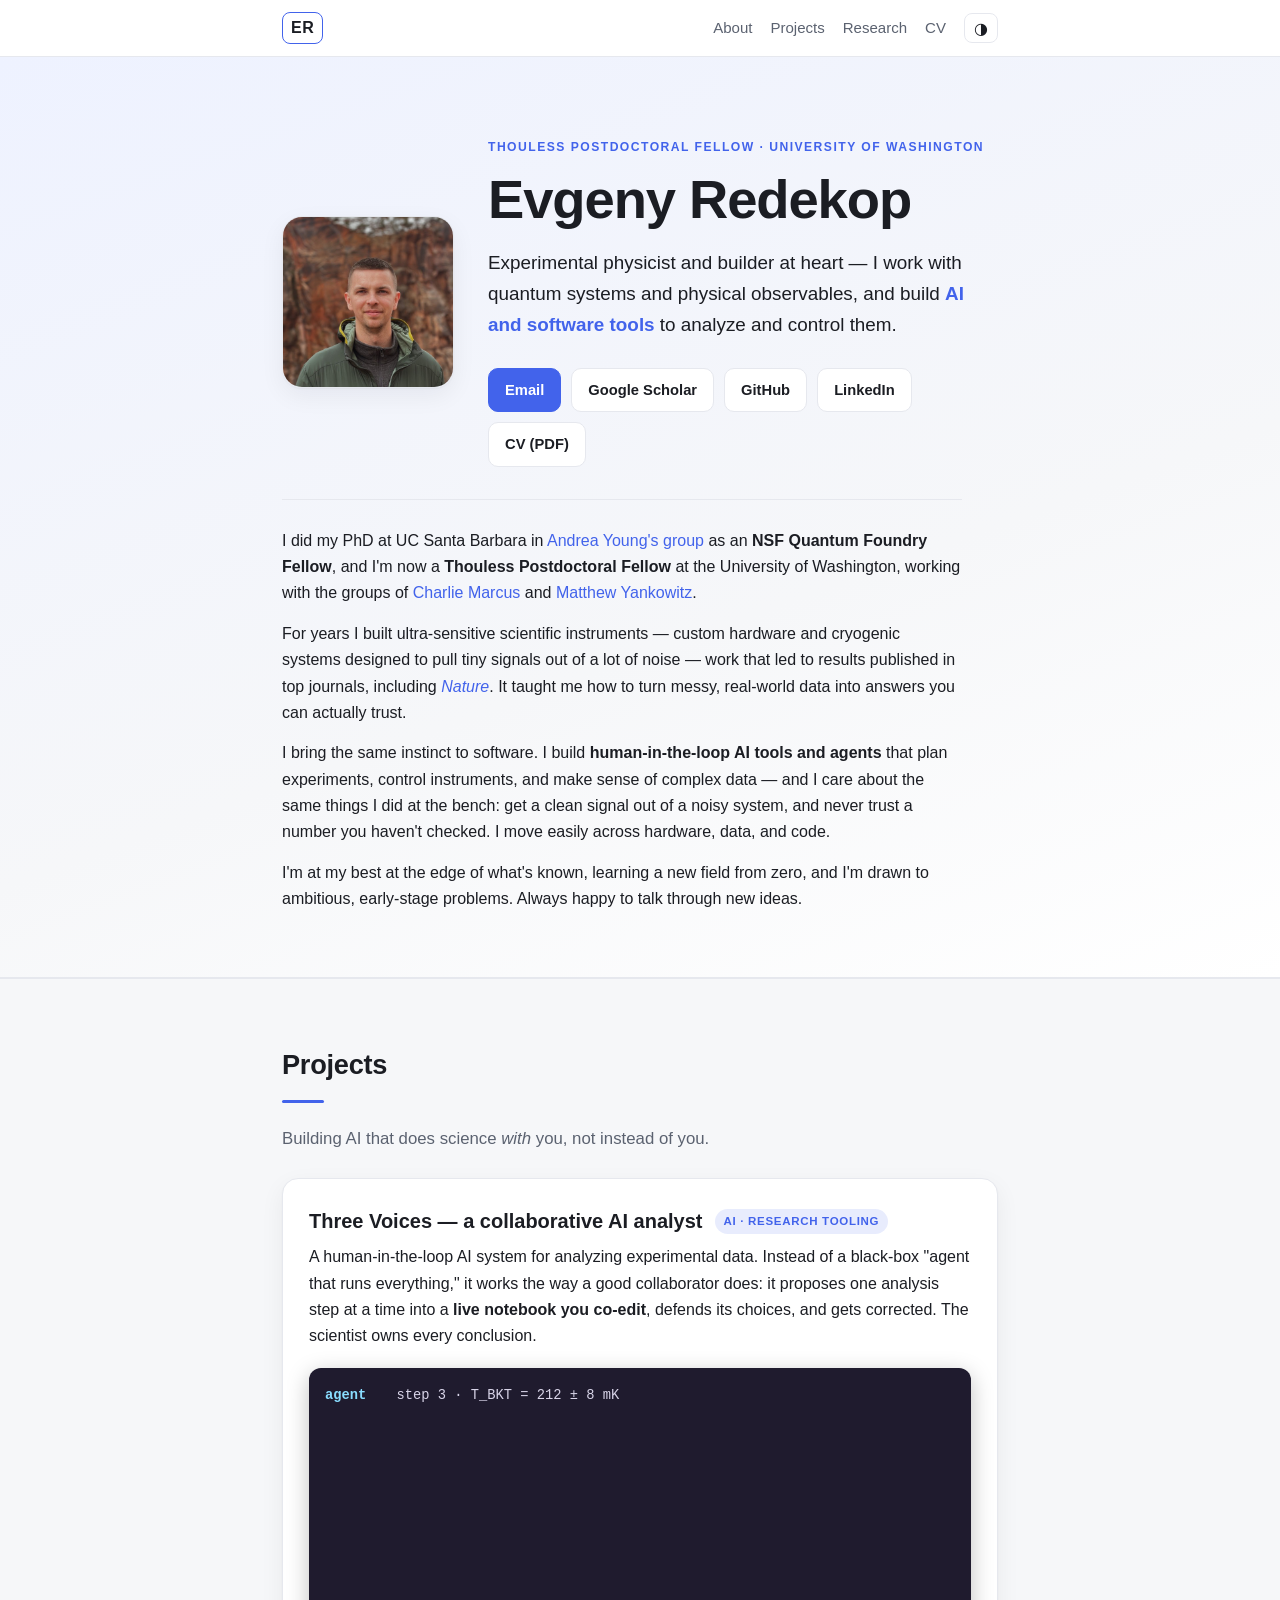
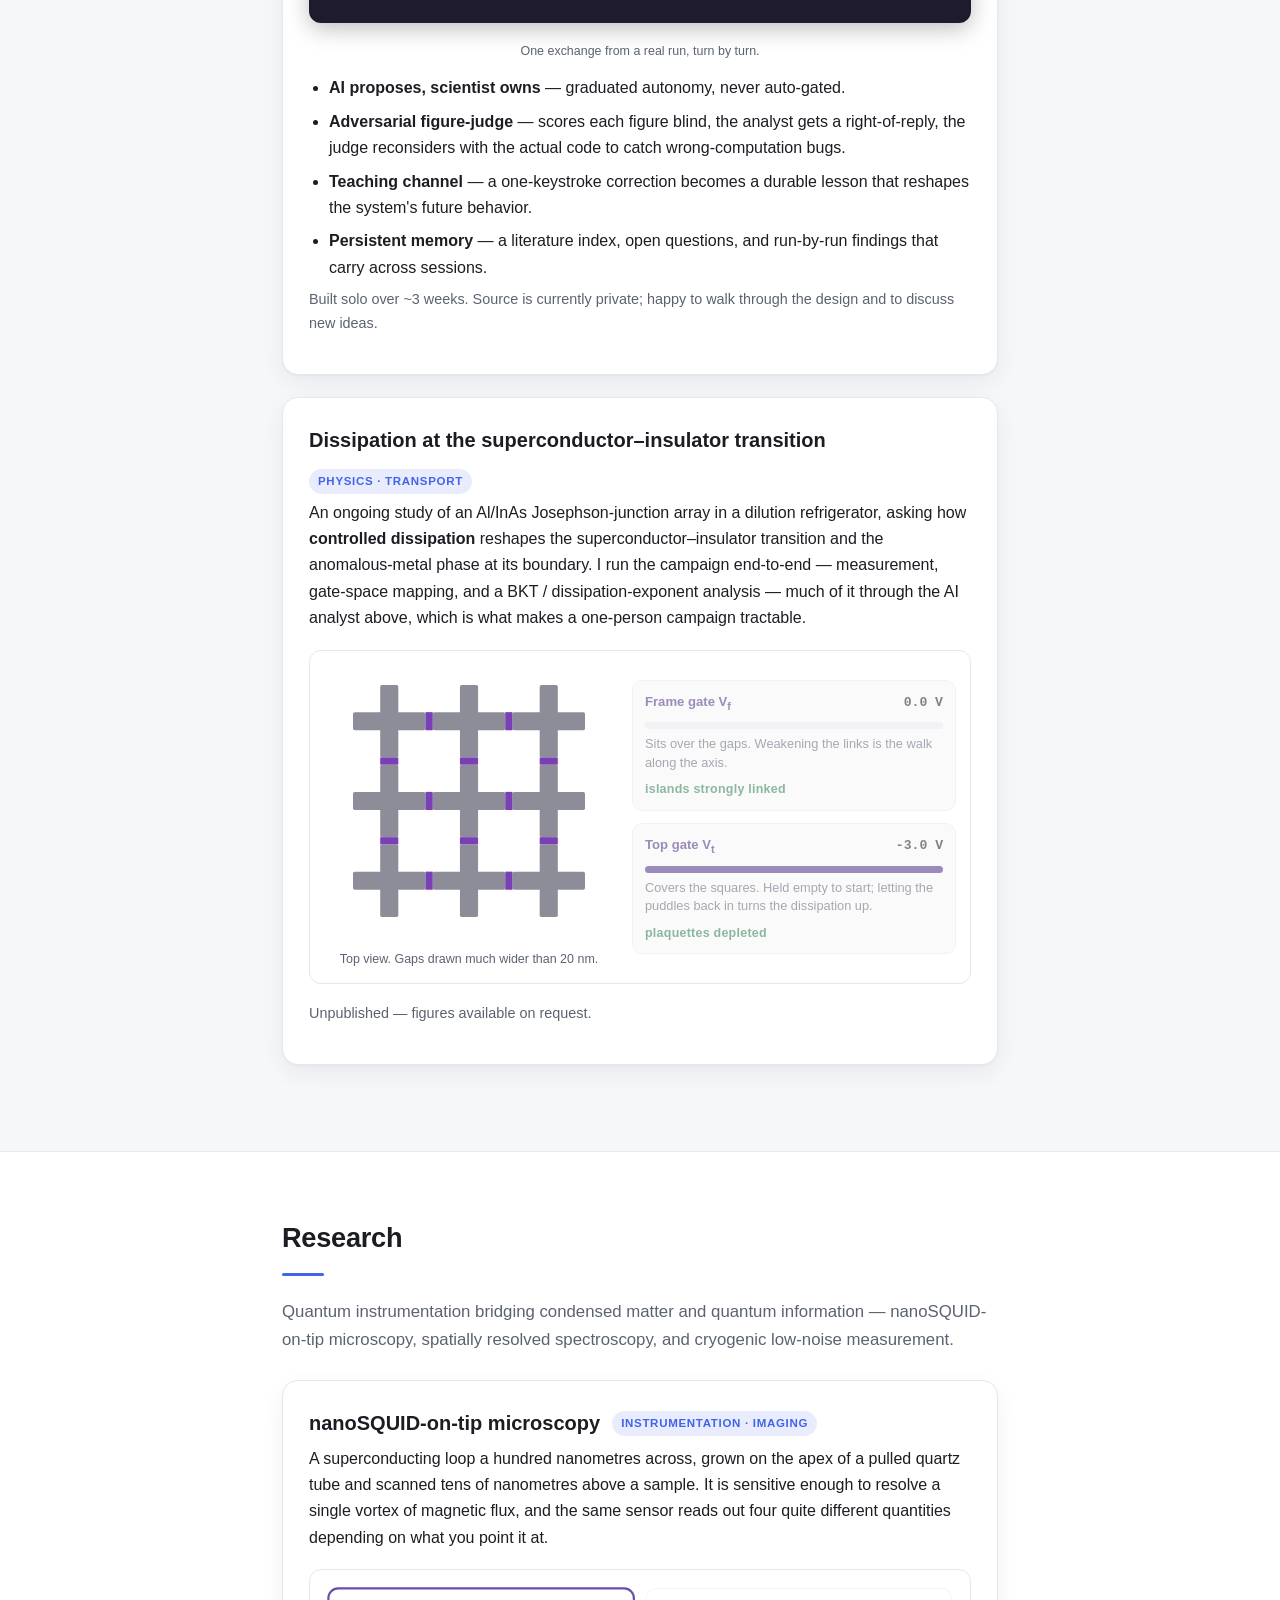
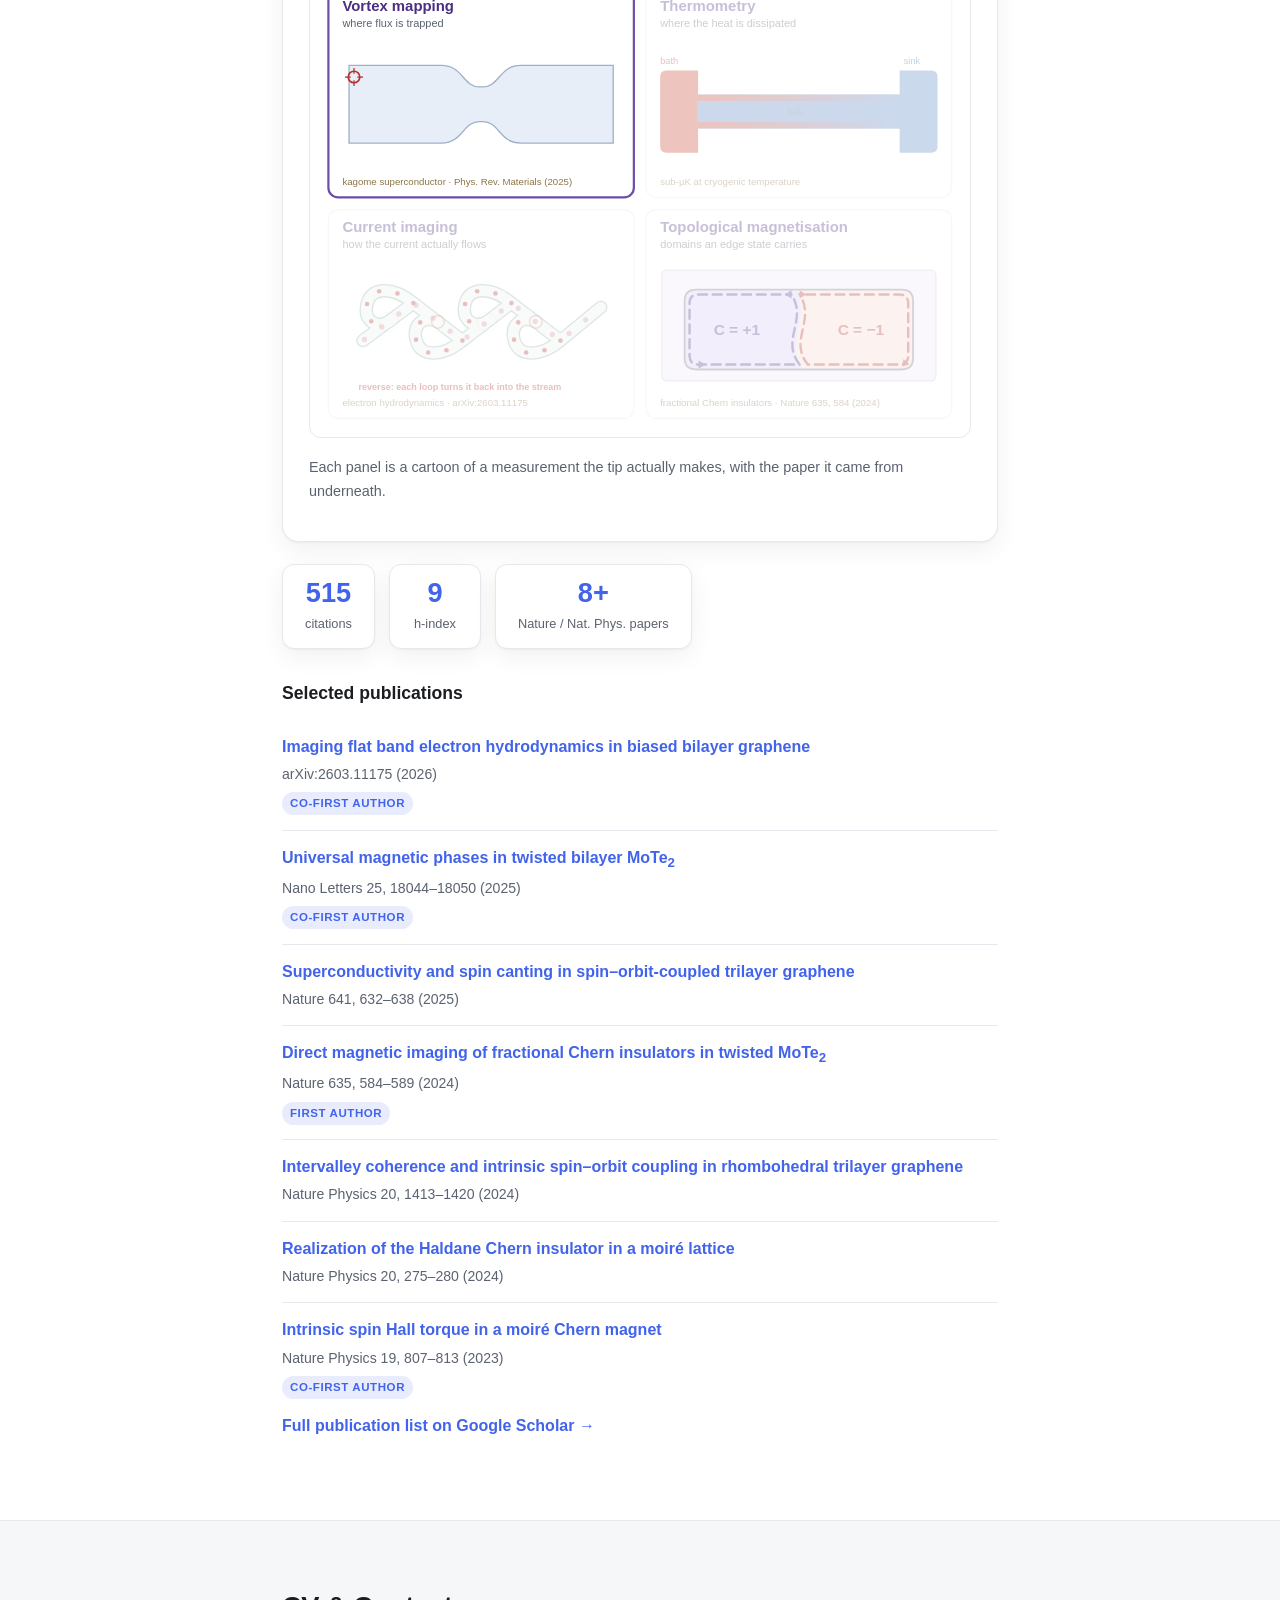
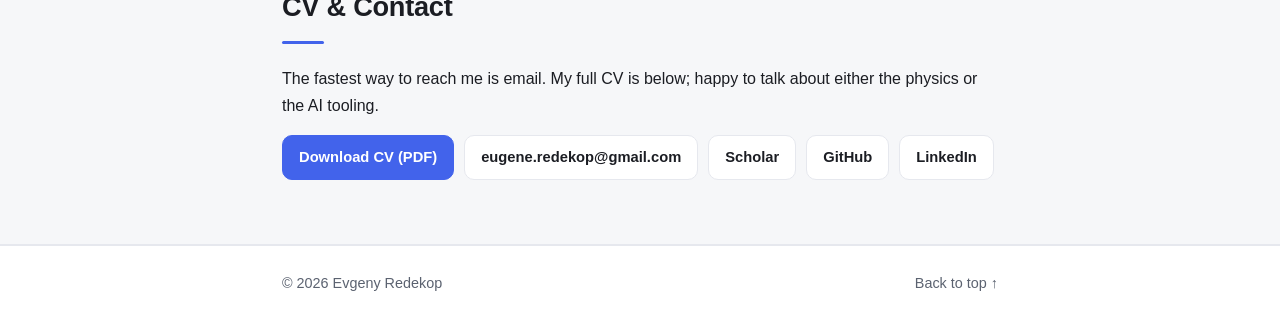
==== commit c98ba52e: "Port the Episteme talk's three animations to the site The Three Voices, dissipation and nanoSQUID se" ====
--- a/index.html
+++ b/index.html
@@ -13,7 +13,9 @@
   <meta property="og:type" content="website" />
   <meta property="og:url" content="https://evgeny-redekop.github.io" />
 
-  <link rel="icon" href="data:image/svg+xml,<svg xmlns=%22http://www.w3.org/2000/svg%22 viewBox=%220 0 100 100%22><text y=%22.9em%22 font-size=%2290%22>⚛️</text></svg>" />
+  <link rel="icon" type="image/png" sizes="32x32" href="assets/favicon-32.png" />
+  <link rel="icon" type="image/png" sizes="16x16" href="assets/favicon-16.png" />
+  <link rel="apple-touch-icon" sizes="180x180" href="assets/favicon-180.png" />
   <link rel="stylesheet" href="style.css" />
 </head>
 <body>
@@ -102,17 +104,9 @@
             and gets corrected. The scientist owns every conclusion.
           </p>
 
-          <!-- inline architecture diagram (no external assets) -->
-          <div class="diagram" role="img" aria-label="Architecture: data feeds an AI analyst, which proposes notebook steps; an adversarial figure-judge checks each figure; the scientist teaches durable lessons back into the system.">
-            <div class="node">Experimental<br/>data</div>
-            <div class="arrow">→</div>
-            <div class="node accent">AI analyst<br/><span>proposes a step</span></div>
-            <div class="arrow">⇄</div>
-            <div class="node">Adversarial<br/>figure-judge</div>
-            <div class="arrow">→</div>
-            <div class="node">Live notebook<br/><span>you co-edit</span></div>
-            <div class="teach">↑ scientist teaches durable lessons ↑</div>
-          </div>
+          <!-- one exchange from a real run, played back by assets/js/agent.js -->
+          <div id="chat" class="transcript" role="img" aria-label="A run of the loop: the agent reports a step and its figure, a blind referee raises two numbered gaps, the agent accepts one and contests the other, the run stops for the scientist, who rules on both, and the corrected value is recorded."></div>
+          <p class="anim-cap">One exchange from a real run, turn by turn.</p>
 
           <ul class="feature-list">
             <li><strong>AI proposes, scientist owns</strong> — graduated autonomy, never auto-gated.</li>
@@ -136,6 +130,37 @@
             mapping, and a BKT / dissipation-exponent analysis — much of it through the AI analyst above,
             which is what makes a one-person campaign tractable.
           </p>
+
+          <!-- the array and its two gates, drawn by assets/js/jja.js -->
+          <div class="anim anim-jja">
+            <div class="jja-stage">
+              <svg id="jja" viewBox="0 0 320 300" role="img" aria-label="Top view of a three by three array of cross-shaped superconducting islands, with a frame gate over the junction gaps and conducting puddles in the plaquettes. The two gates sweep in turn: the frame gate weakens the links between islands, and the top gate fills the plaquettes with the puddles that carry the dissipation.">
+                <g id="jja-puddles"></g>
+                <g id="jja-islands"></g>
+                <!-- The frame gate sits directly beneath the junction links and shares
+                     their geometry exactly, so as a link fades the gate shows through
+                     in the same place: the gate acts on the junctions and nowhere else. -->
+                <g id="jja-frame" opacity="0"></g>
+                <g id="jja-junctions"></g>
+              </svg>
+              <p class="anim-cap">Top view. Gaps drawn much wider than 20&nbsp;nm.</p>
+            </div>
+            <div class="jja-knobs">
+              <div class="knob" id="knob-vf">
+                <div class="knobhead"><span>Frame gate V<sub>f</sub></span> <span class="vlabel" id="vfval">0.0 V</span></div>
+                <div class="bar"><span id="vfbar"></span></div>
+                <p class="muted">Sits over the gaps. Weakening the links is the walk along the axis.</p>
+                <div class="regime" id="vfregime">islands strongly linked</div>
+              </div>
+              <div class="knob" id="knob-vt">
+                <div class="knobhead"><span>Top gate V<sub>t</sub></span> <span class="vlabel" id="vtval">-3.0 V</span></div>
+                <div class="bar"><span id="vtbar" style="width:100%"></span></div>
+                <p class="muted">Covers the squares. Held empty to start; letting the puddles back in turns the dissipation up.</p>
+                <div class="regime" id="vtregime">plaquettes depleted</div>
+              </div>
+            </div>
+          </div>
+
           <p class="muted small">Unpublished — figures available on request.</p>
         </article>
       </div>
@@ -149,6 +174,27 @@
           Quantum instrumentation bridging condensed matter and quantum information — nanoSQUID-on-tip
           microscopy, spatially resolved spectroscopy, and cryogenic low-noise measurement.
         </p>
+
+        <article class="card">
+          <div class="card-head">
+            <h3>nanoSQUID-on-tip microscopy</h3>
+            <span class="badge">instrumentation · imaging</span>
+          </div>
+          <p>
+            A superconducting loop a hundred nanometres across, grown on the apex of a pulled quartz
+            tube and scanned tens of nanometres above a sample. It is sensitive enough to resolve a
+            single vortex of magnetic flux, and the same sensor reads out four quite different
+            quantities depending on what you point it at.
+          </p>
+
+          <!-- four measurements, lit one at a time, drawn by assets/js/sensing.js -->
+          <div class="anim anim-sensing" id="sensing"></div>
+
+          <p class="muted small">
+            Each panel is a cartoon of a measurement the tip actually makes, with the paper it came
+            from underneath.
+          </p>
+        </article>
 
         <div class="stats">
           <div class="stat"><span class="stat-num">515</span><span class="stat-label">citations</span></div>
@@ -218,6 +264,12 @@
     </div>
   </footer>
 
+  <!-- SiteAnim first: the three figures below all gate themselves through it,
+       and main.js mounts them once they have registered their builders. -->
+  <script src="assets/js/anim.js"></script>
+  <script src="assets/js/agent.js"></script>
+  <script src="assets/js/jja.js"></script>
+  <script src="assets/js/sensing.js"></script>
   <script src="main.js"></script>
 </body>
 </html>
--- a/style.css
+++ b/style.css
@@ -11,6 +11,20 @@
   --card: #ffffff;
   --shadow: 0 1px 2px rgba(20, 22, 30, .04), 0 8px 24px rgba(20, 22, 30, .06);
   --maxw: 760px;
+
+  /* ---- ported figures (assets/js/*.js) ----
+     --anim-bg is the figure background AND the colour the JJA frame gate paints
+     with, because that gate means "the link is gone" and has to vanish into the
+     card. Keep the .anim rule below bound to this token; if the two drift apart
+     the junction gaps show up as pale rectangles.
+     The ink tokens carry the talk's UW palette. They lighten in dark mode
+     because #4b2e83 text on #151823 sits at 1.7:1. */
+  --anim-bg: var(--card);
+  --anim-purple: #4b2e83;
+  --anim-purple-soft: #6b4ea8;
+  --anim-gold-ink: #8a7548;
+  --anim-red-ink: #b3322c;
+  --anim-green-ink: #2e7d52;
 }
 [data-theme="dark"] {
   --bg: #0f1117;
@@ -23,6 +37,15 @@
   --border: #262a37;
   --card: #151823;
   --shadow: 0 1px 2px rgba(0,0,0,.3), 0 10px 30px rgba(0,0,0,.35);
+
+  /* Only the ink moves. --anim-bg follows --card on its own, and the colours
+     that paint physical objects (islands, puddles, the sensing film) stay fixed
+     in the scripts, because a sample is a lit thing on a dark card. */
+  --anim-purple: #b9a3e8;
+  --anim-purple-soft: #a98cdc;
+  --anim-gold-ink: #c8b48a;
+  --anim-red-ink: #e08b84;
+  --anim-green-ink: #6fbf95;
 }
 
 * { box-sizing: border-box; }
@@ -122,24 +145,62 @@
 .feature-list { margin: 14px 0 6px; padding-left: 20px; }
 .feature-list li { margin: 7px 0; }
 
-/* ===== inline architecture diagram ===== */
-.diagram {
-  display: flex; flex-wrap: wrap; align-items: center; justify-content: center; gap: 10px;
-  background: var(--bg-alt); border: 1px dashed var(--border); border-radius: 12px;
-  padding: 20px 14px; margin: 18px 0;
-}
-.diagram .node {
-  background: var(--card); border: 1px solid var(--border); border-radius: 10px;
-  padding: 10px 14px; text-align: center; font-size: .86rem; font-weight: 600; line-height: 1.3;
-  box-shadow: var(--shadow);
-}
-.diagram .node span { display: block; font-weight: 400; color: var(--muted); font-size: .76rem; }
-.diagram .node.accent { border-color: var(--accent); color: var(--accent); }
-.diagram .arrow { color: var(--muted); font-size: 1.1rem; }
-.diagram .teach {
-  flex-basis: 100%; text-align: center; color: var(--accent); font-size: .82rem;
-  font-weight: 600; margin-top: 6px;
-}
+/* ===== animated figures (assets/js/*.js) =====
+   Ported from the Episteme talk. The scripts read --anim-bg and the ink tokens
+   above, so the figures follow the theme without any JS running on toggle. */
+.anim {
+  background: var(--anim-bg); border: 1px solid var(--border);
+  border-radius: 12px; padding: 14px; margin: 18px 0;
+}
+.anim > svg { display: block; width: 100%; height: auto; }
+.anim-cap { font-size: .78rem; color: var(--muted); text-align: center; margin: 8px 0 0; }
+
+/* the array beside its two gate readouts */
+.anim-jja { display: flex; gap: 18px; align-items: center; }
+.jja-stage { flex: 0 0 290px; }
+.jja-stage .anim-cap { margin-top: 4px; }
+.jja-knobs { flex: 1 1 auto; min-width: 0; }
+
+/* Indicators rather than controls: the figure sweeps itself and the bars
+   follow. Nothing here is focusable, so nothing should look clickable. */
+.knob {
+  background: var(--bg-alt); border: 1px solid var(--border);
+  border-radius: 10px; padding: 10px 12px; opacity: .55;
+  transition: opacity .25s ease, border-color .25s ease;
+}
+.knob + .knob { margin-top: 12px; }
+.knob.active { opacity: 1; border-color: var(--anim-purple); }
+.knobhead {
+  display: flex; justify-content: space-between; align-items: baseline; gap: 8px;
+  font-size: .82rem; font-weight: 700; color: var(--anim-purple);
+}
+.knob .vlabel { font-family: "SF Mono", Menlo, Consolas, monospace; color: var(--text); }
+.knob p { margin: 6px 0 0; font-size: .8rem; line-height: 1.45; }
+.bar {
+  height: 7px; border-radius: 4px; background: var(--border);
+  overflow: hidden; margin: 8px 0 0;
+}
+.bar > span { display: block; height: 100%; width: 0; background: var(--anim-purple); }
+.regime {
+  margin-top: 7px; font-size: .78rem; font-weight: 700;
+  color: var(--anim-green-ink); letter-spacing: .02em;
+}
+
+/* ===== transcript =====
+   A console panel, so it keeps its own dark colours in both site themes. */
+.transcript {
+  background: #1f1b2e; border-radius: 12px; padding: 14px 16px; margin: 18px 0;
+  font-family: "SF Mono", Menlo, Consolas, monospace;
+  font-size: .86rem; line-height: 1.5; color: #d8d4e8;
+  box-shadow: 0 6px 22px rgba(0, 0, 0, .25);
+}
+.transcript .turn { margin: .3em 0; opacity: 0; transition: opacity .35s ease; }
+.transcript .who { font-weight: 700; display: inline-block; min-width: 4.6em; }
+.transcript .skeptic .who { color: #ff8a80; }
+.transcript .orch    .who { color: #89ddff; }
+.transcript .human   .who { color: #ffffff; }
+.transcript .meta { color: #8a85a3; font-style: italic; }
+.transcript .out  { color: #ffe08a; }
 
 /* ===== stats ===== */
 .stats { display: flex; flex-wrap: wrap; gap: 14px; margin: 6px 0 10px; }
@@ -193,11 +254,16 @@
   .section h2 { font-size: 1.45rem; }
   .card { padding: 20px 18px; border-radius: 14px; }
 
-  /* diagram stacks vertically, arrows point down */
-  .diagram { flex-direction: column; gap: 8px; padding: 18px 12px; }
-  .diagram .node { width: 78%; }
-  .diagram .arrow { transform: rotate(90deg); }
-  .diagram .teach { margin-top: 8px; }
+  /* the array sits above its readouts rather than beside them. Nothing in the
+     JJA drawing is text, so it takes the narrower column without degrading.
+     The sensing panels restack to one column from main.js, since their column
+     count is baked into the viewBox and needs a rebuild. */
+  .anim { padding: 10px; }
+  .anim-jja { flex-direction: column; gap: 12px; }
+  .jja-stage { flex: 0 0 auto; width: 100%; max-width: 320px; align-self: center; }
+  .jja-knobs { width: 100%; }
+  .transcript { font-size: .78rem; padding: 12px; }
+  .transcript .who { min-width: 0; margin-right: .5em; }
 
   .stats { gap: 10px; }
   .stat { flex: 1 1 0; min-width: 0; padding: 12px 8px; }
@@ -213,4 +279,8 @@
 @media (prefers-reduced-motion: reduce) {
   html { scroll-behavior: auto; }
   .btn:hover { transform: none; }
-}
+  /* The scripts park themselves through SiteAnim.still; these are the two
+     transitions the figures introduce in CSS. */
+  .knob { transition: none; }
+  .transcript .turn { transition: none; }
+}
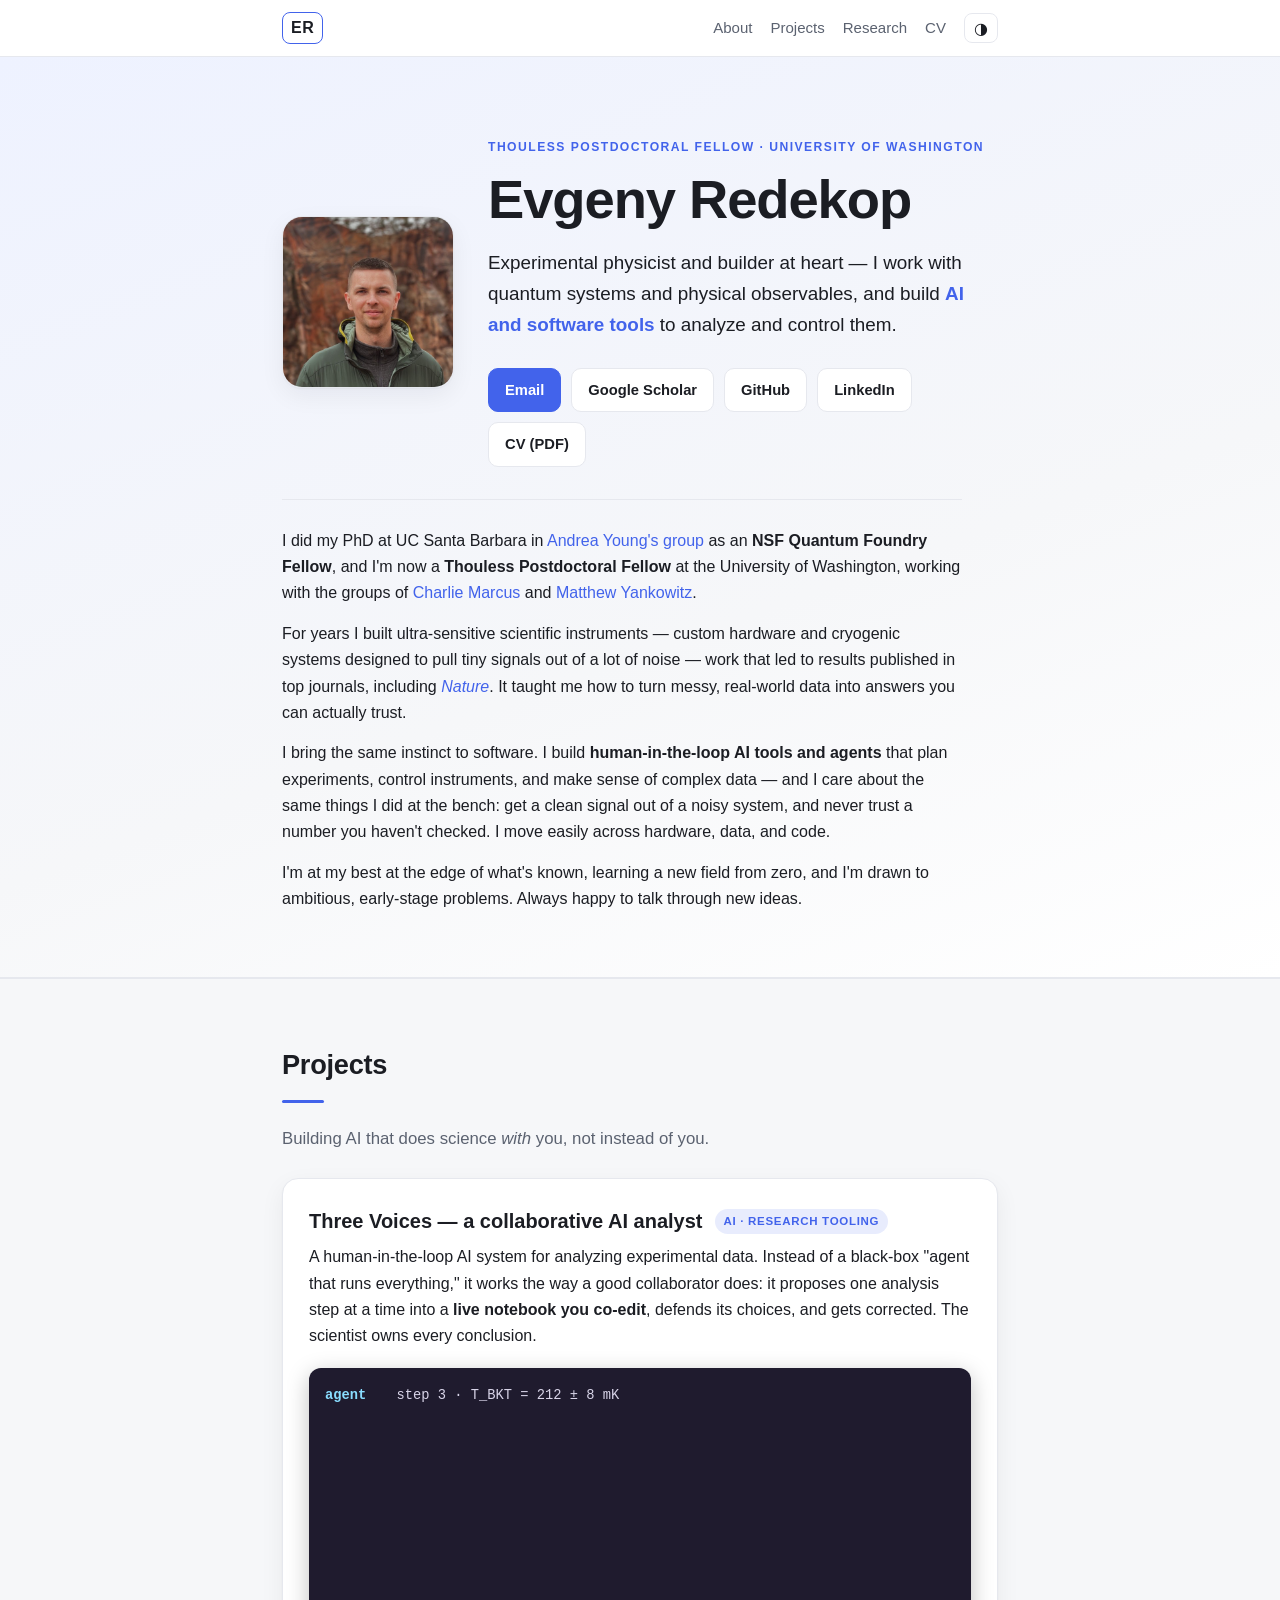
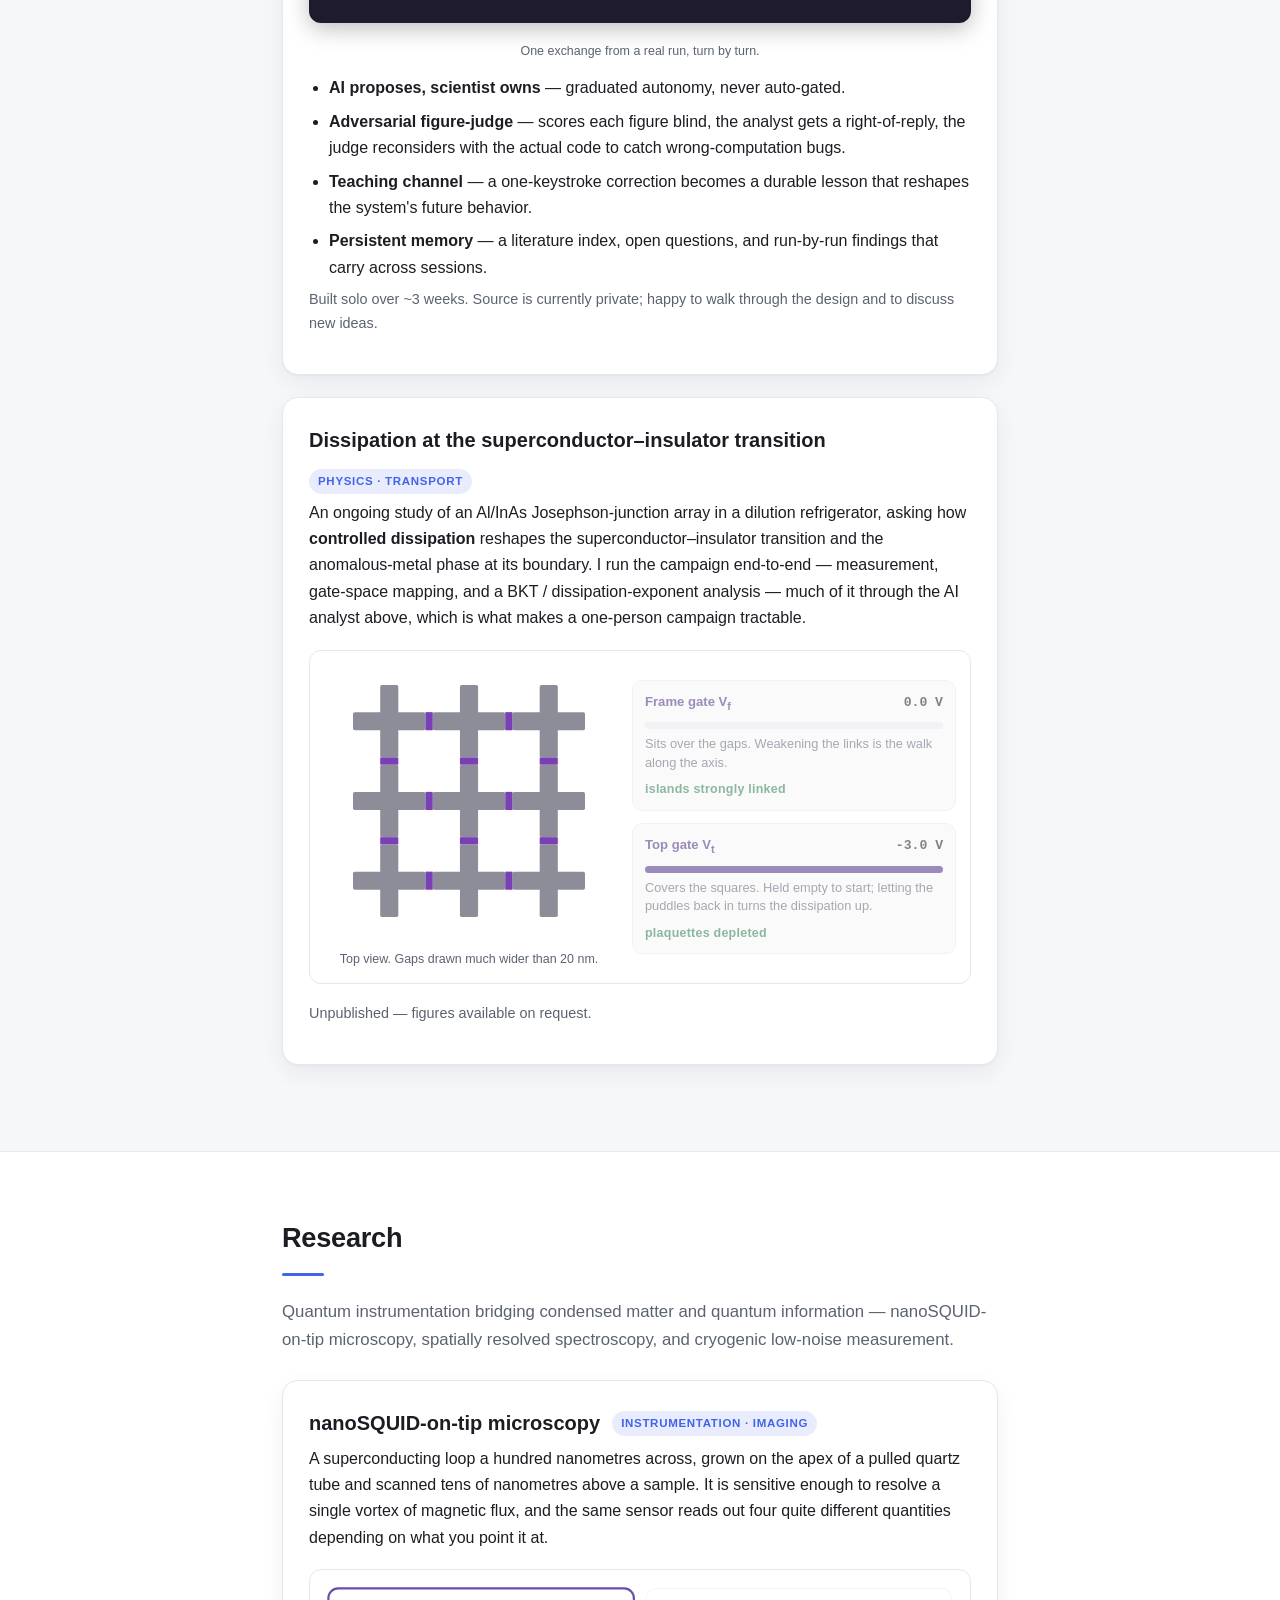
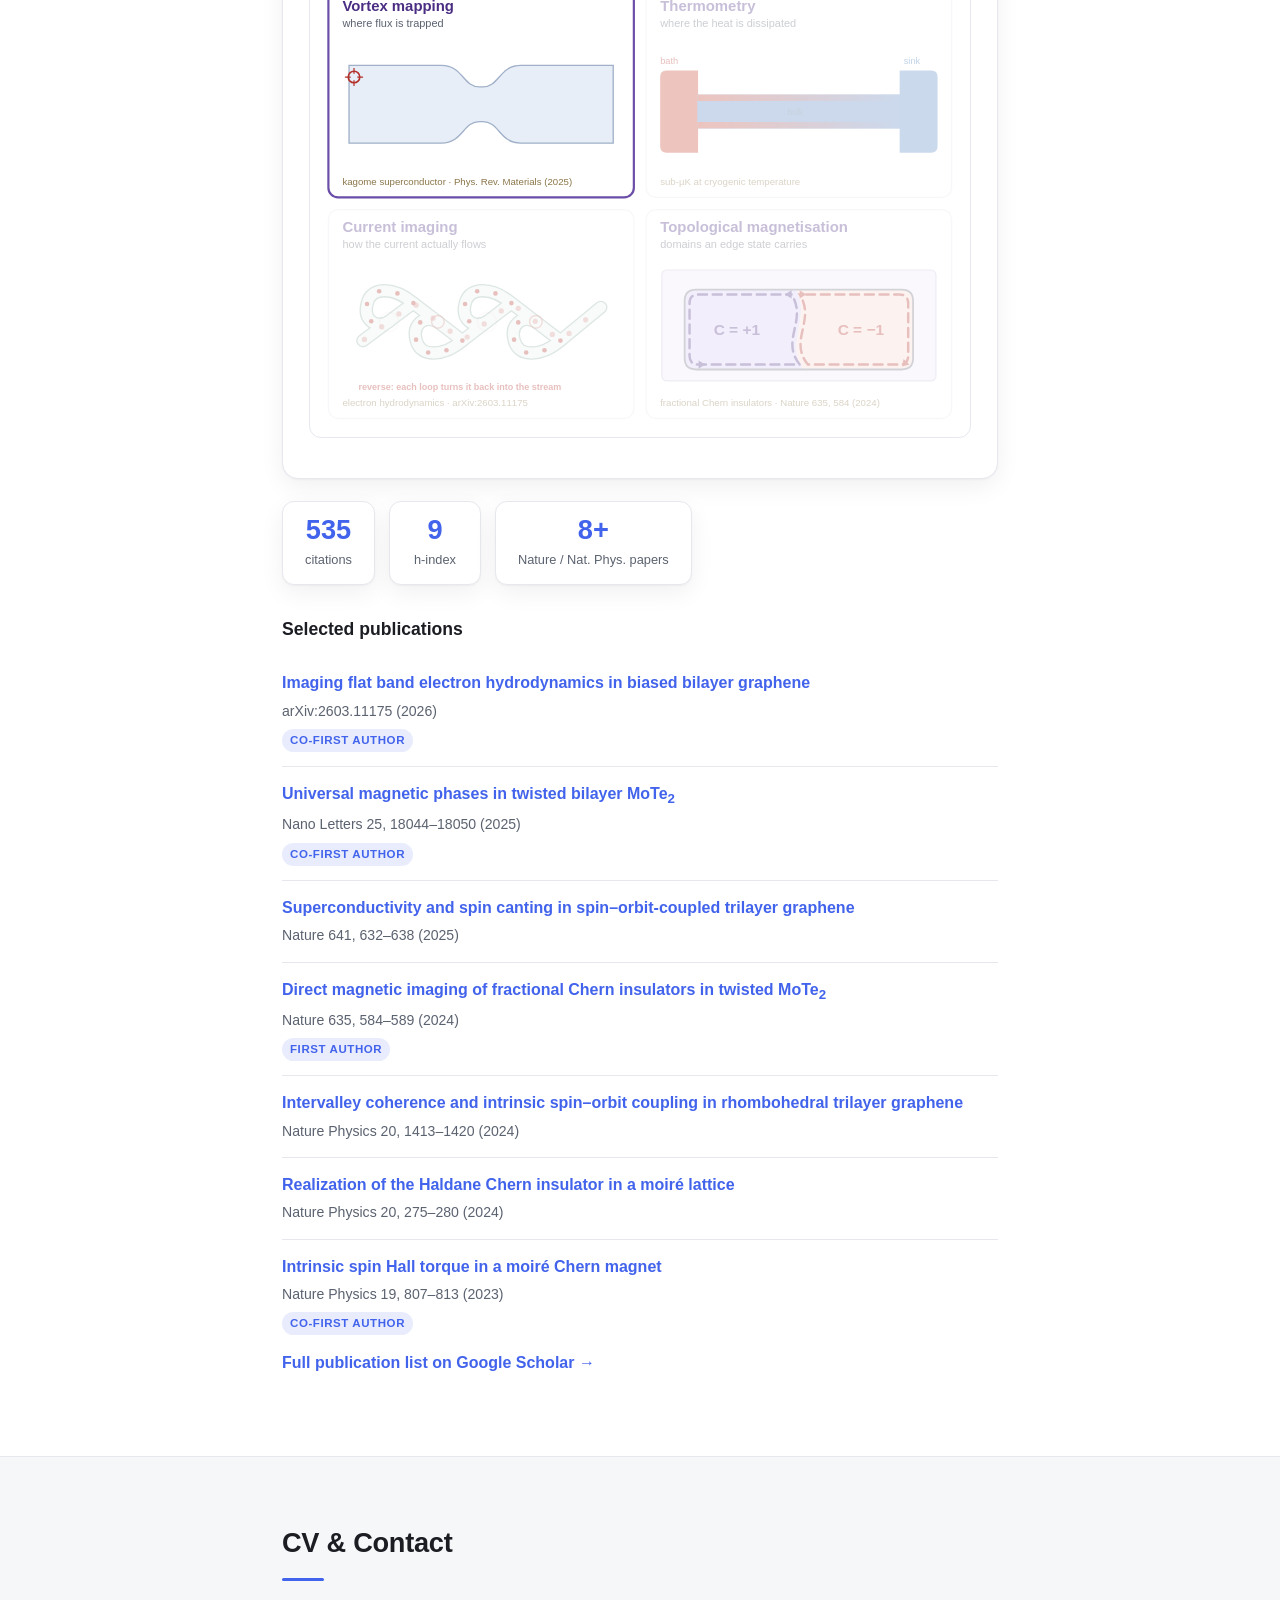
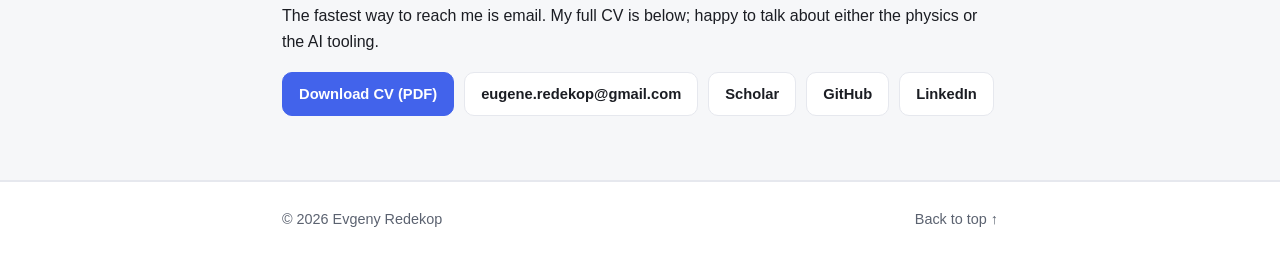
==== commit eda48bbf: "Drop the sensing caption, refresh the citation count The caption under the nanoSQUID panels restated" ====
--- a/index.html
+++ b/index.html
@@ -189,15 +189,10 @@
 
           <!-- four measurements, lit one at a time, drawn by assets/js/sensing.js -->
           <div class="anim anim-sensing" id="sensing"></div>
-
-          <p class="muted small">
-            Each panel is a cartoon of a measurement the tip actually makes, with the paper it came
-            from underneath.
-          </p>
         </article>
 
         <div class="stats">
-          <div class="stat"><span class="stat-num">515</span><span class="stat-label">citations</span></div>
+          <div class="stat"><span class="stat-num">535</span><span class="stat-label">citations</span></div>
           <div class="stat"><span class="stat-num">9</span><span class="stat-label">h-index</span></div>
           <div class="stat"><span class="stat-num">8+</span><span class="stat-label">Nature / Nat. Phys. papers</span></div>
         </div>
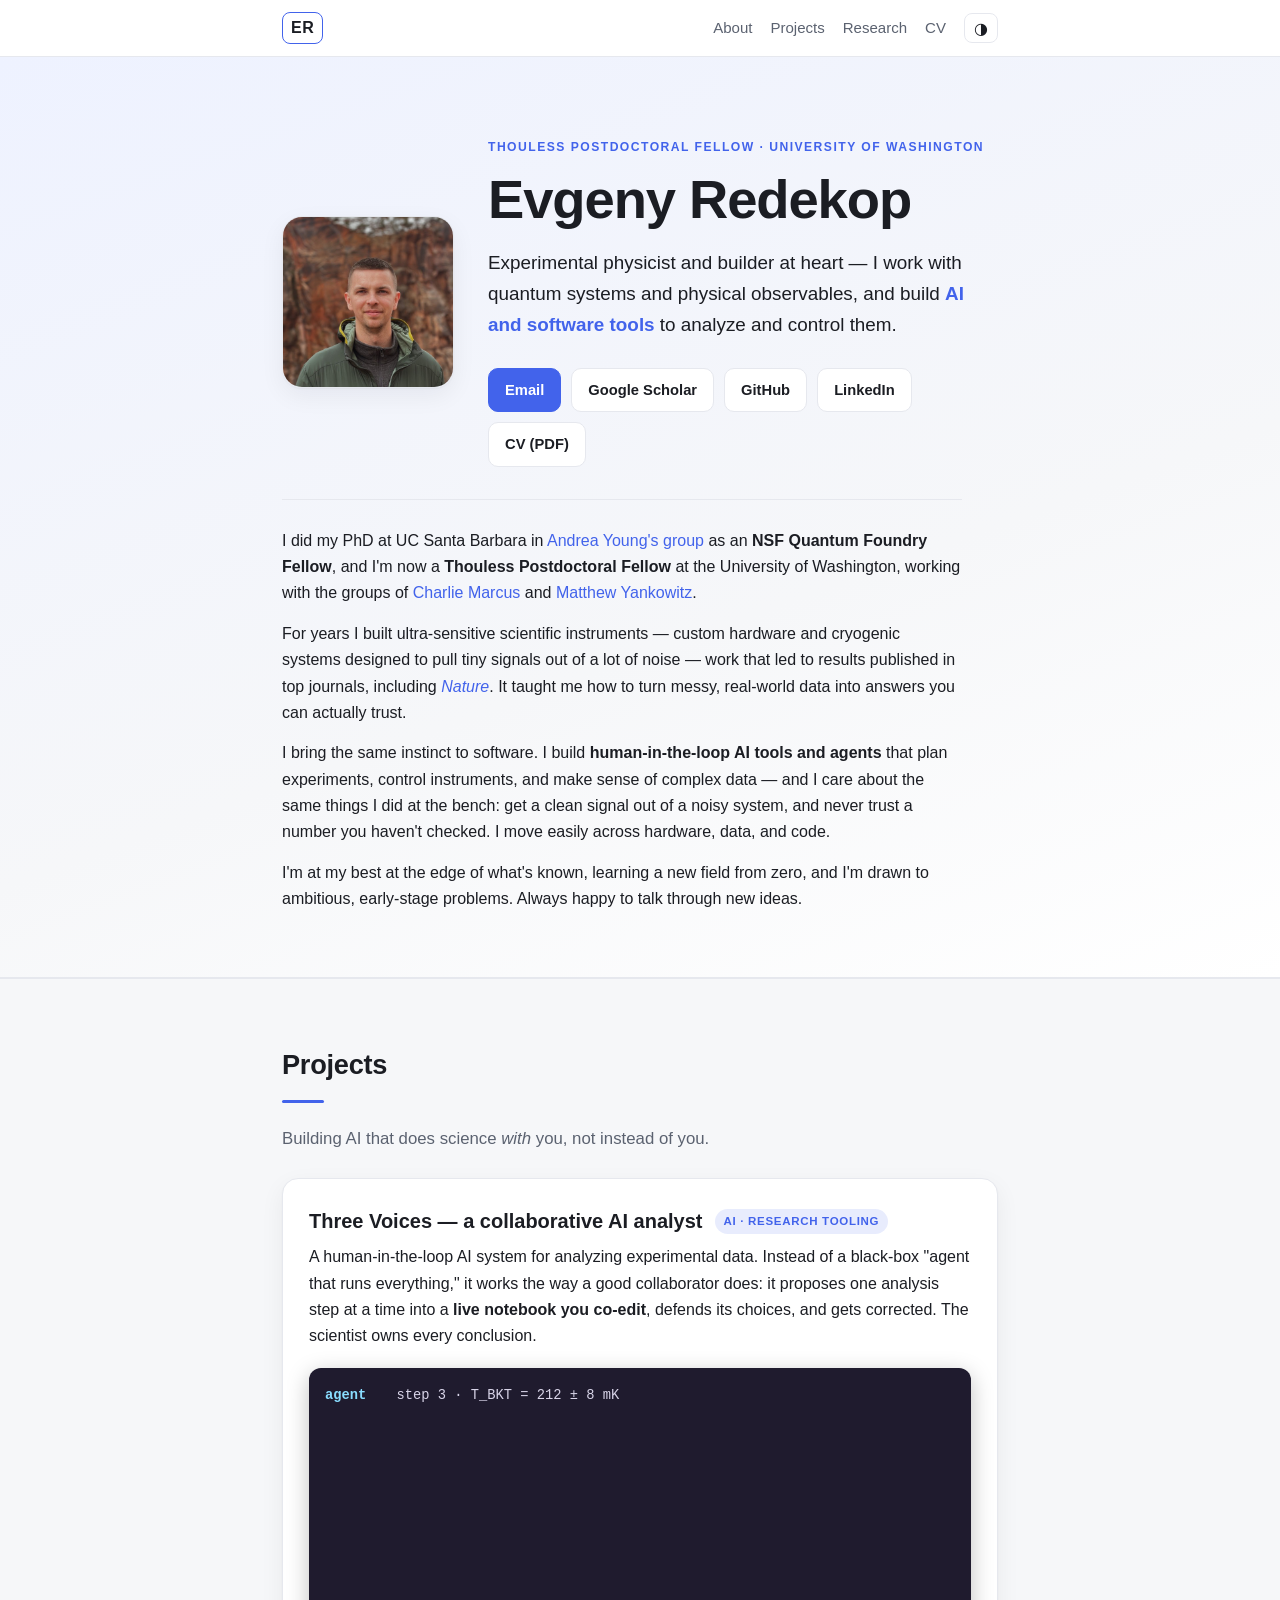
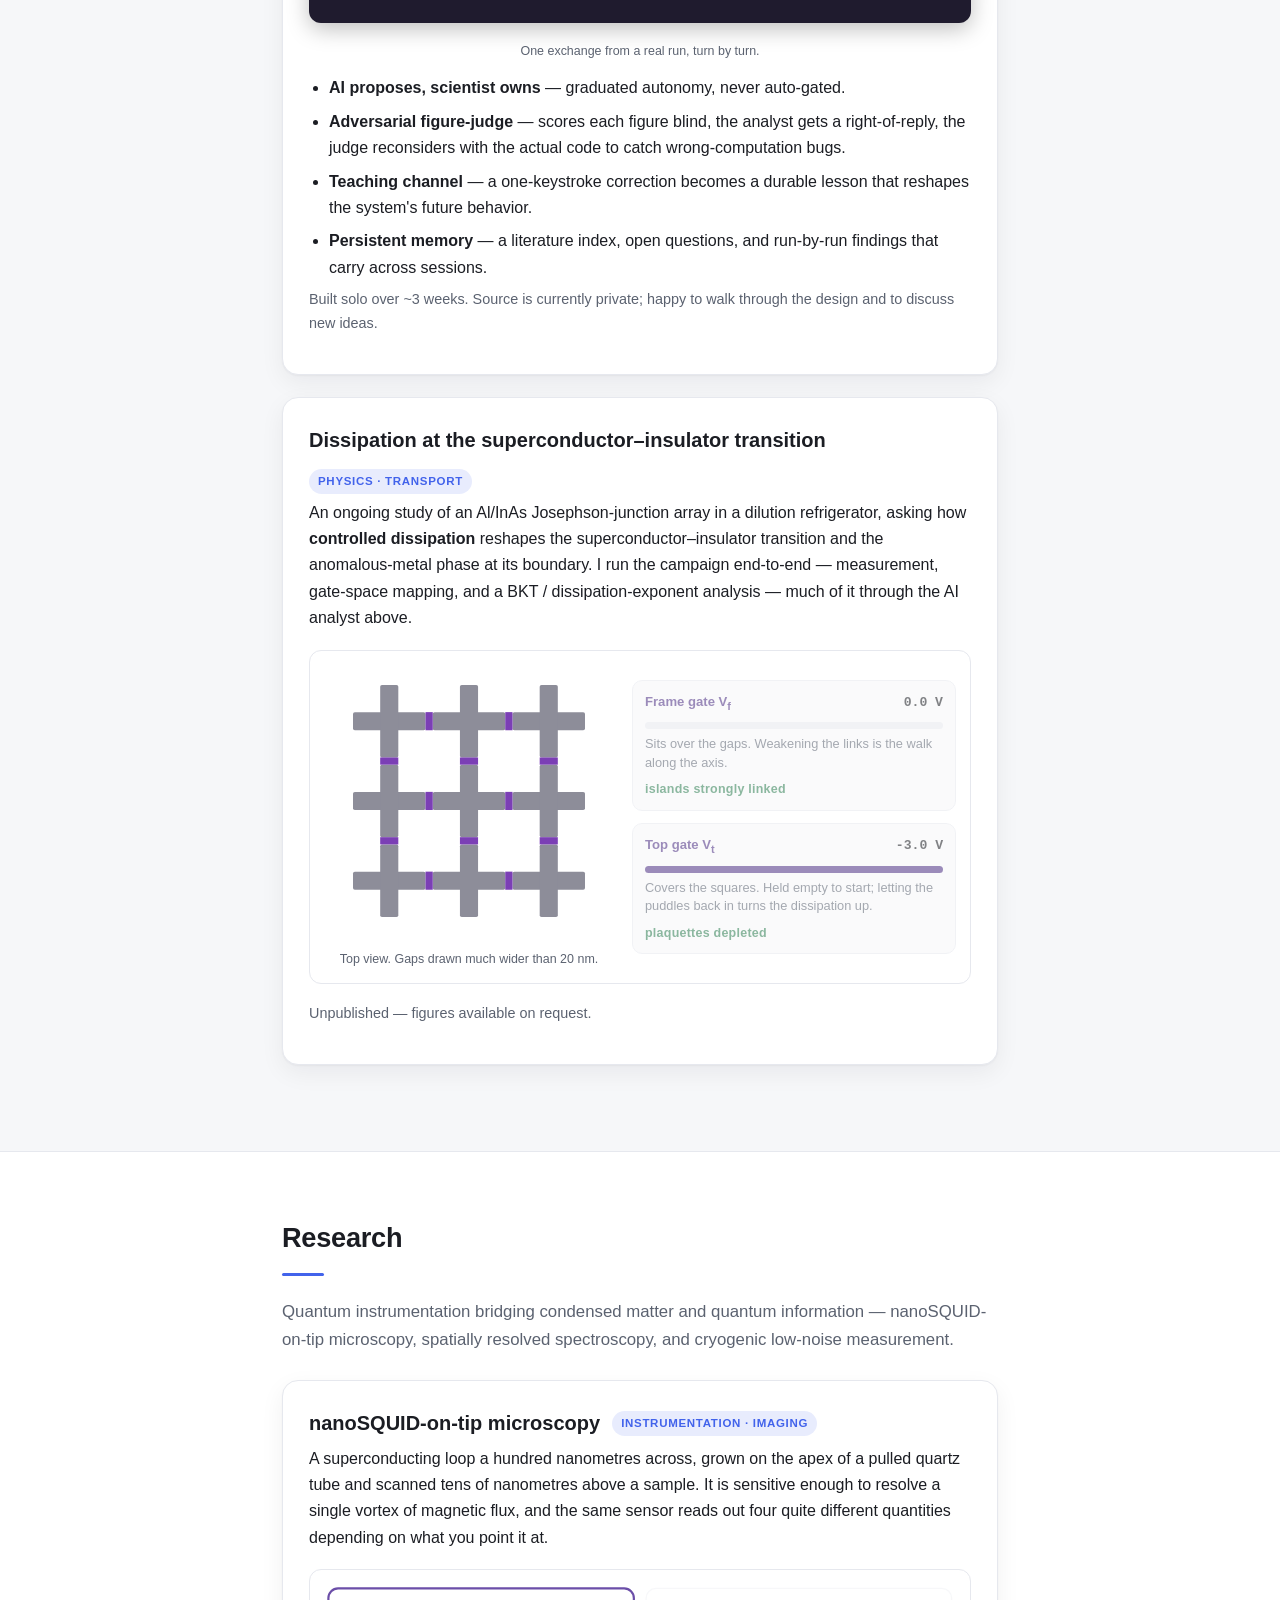
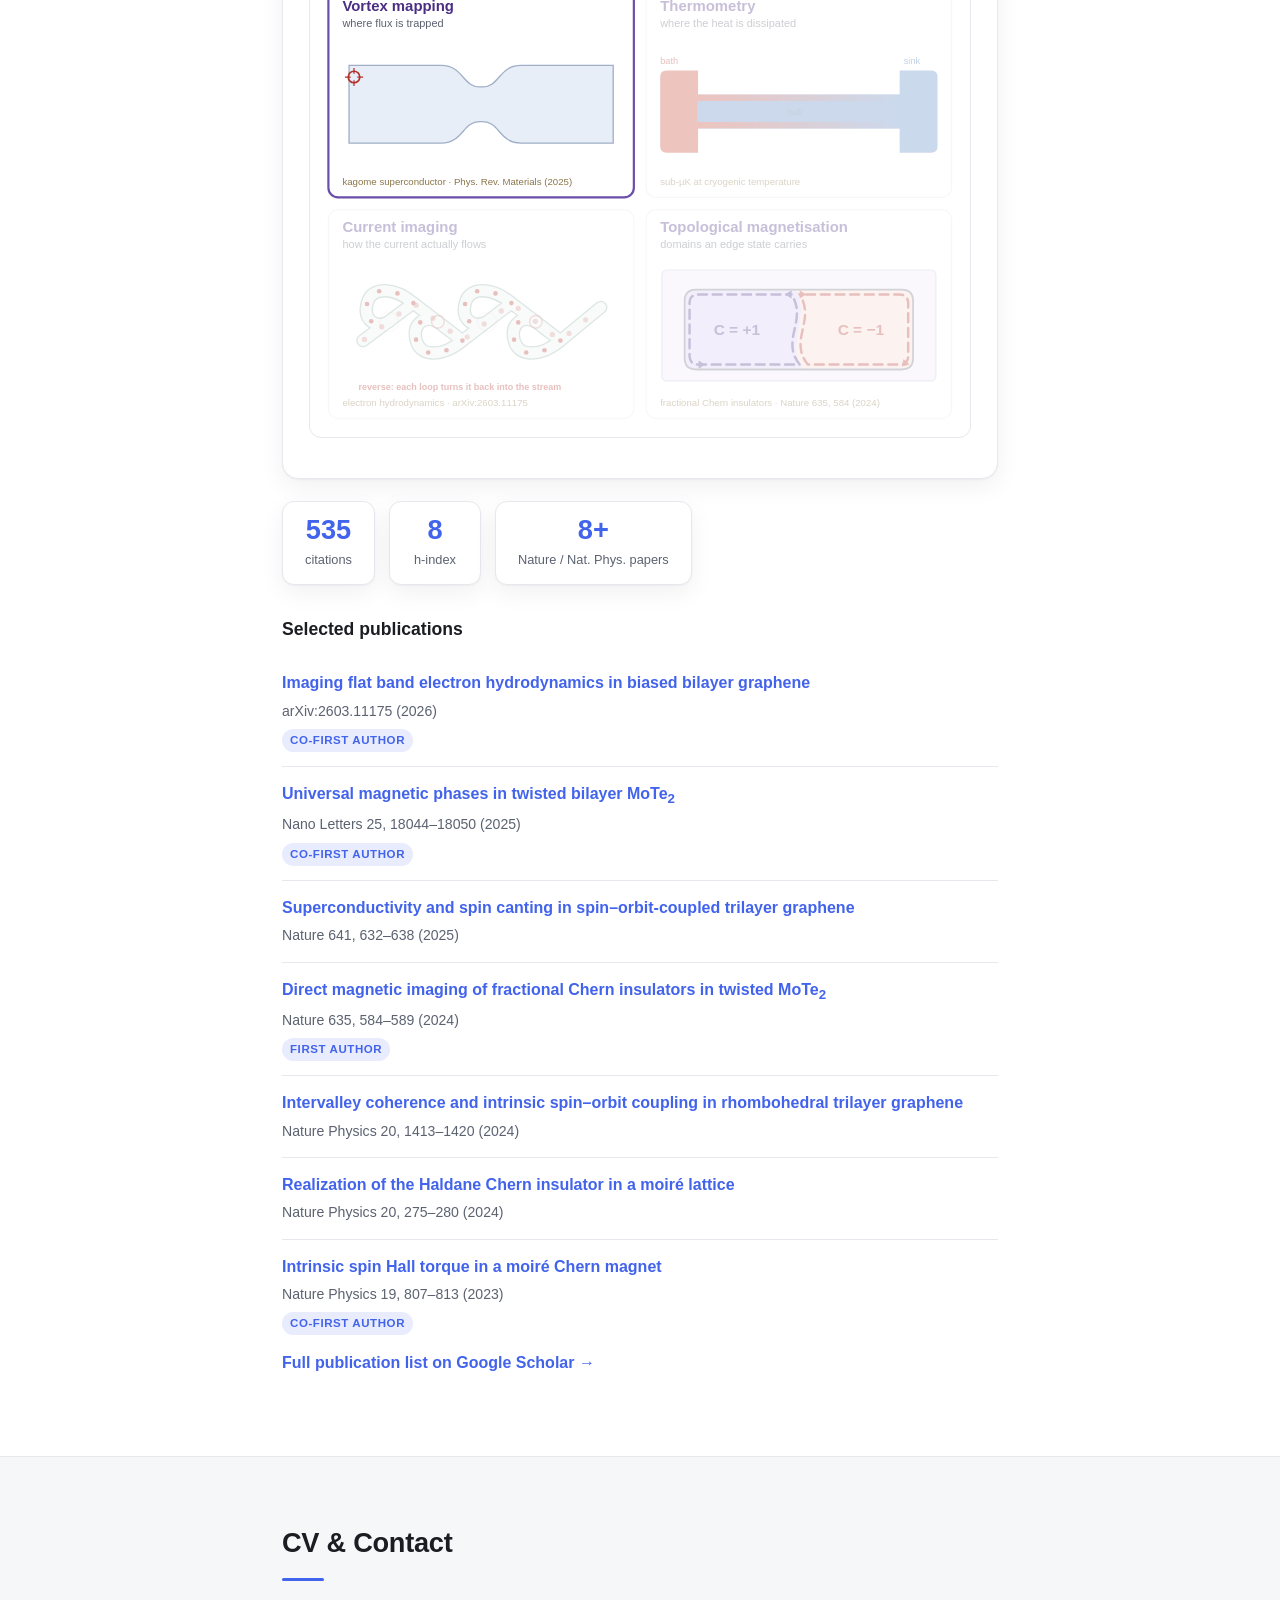
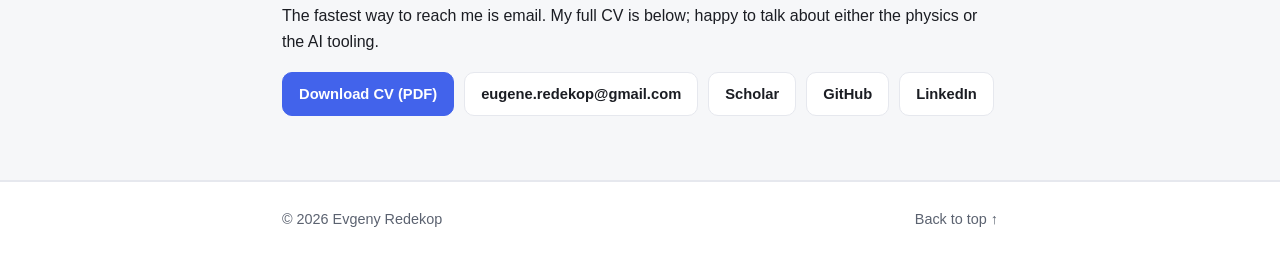
==== commit 17865020: "Trim the dissipation blurb, set h-index to 8 The closing clause explained why the AI analyst matters" ====
--- a/index.html
+++ b/index.html
@@ -127,8 +127,7 @@
             An ongoing study of an Al/InAs Josephson-junction array in a dilution refrigerator, asking how
             <strong>controlled dissipation</strong> reshapes the superconductor–insulator transition and the
             anomalous-metal phase at its boundary. I run the campaign end-to-end — measurement, gate-space
-            mapping, and a BKT / dissipation-exponent analysis — much of it through the AI analyst above,
-            which is what makes a one-person campaign tractable.
+            mapping, and a BKT / dissipation-exponent analysis — much of it through the AI analyst above.
           </p>
 
           <!-- the array and its two gates, drawn by assets/js/jja.js -->
@@ -193,7 +192,7 @@
 
         <div class="stats">
           <div class="stat"><span class="stat-num">535</span><span class="stat-label">citations</span></div>
-          <div class="stat"><span class="stat-num">9</span><span class="stat-label">h-index</span></div>
+          <div class="stat"><span class="stat-num">8</span><span class="stat-label">h-index</span></div>
           <div class="stat"><span class="stat-num">8+</span><span class="stat-label">Nature / Nat. Phys. papers</span></div>
         </div>
 
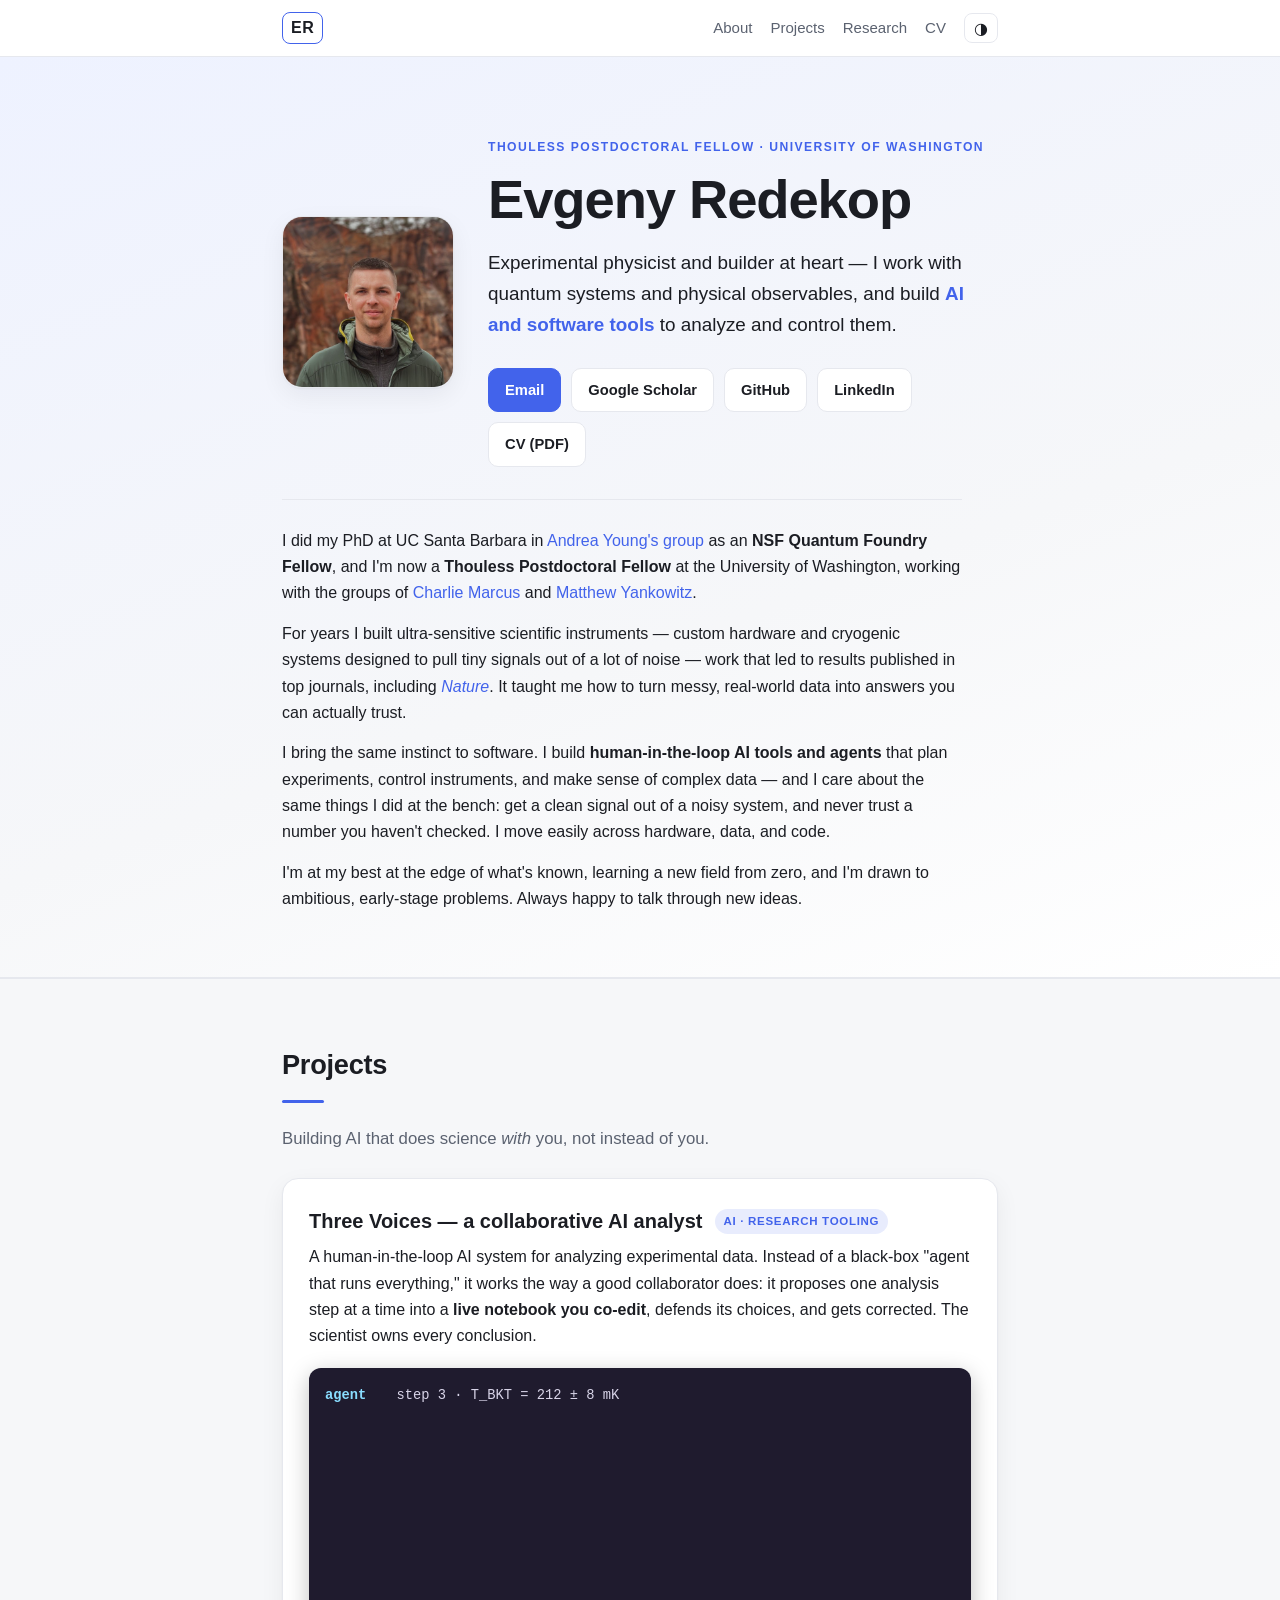
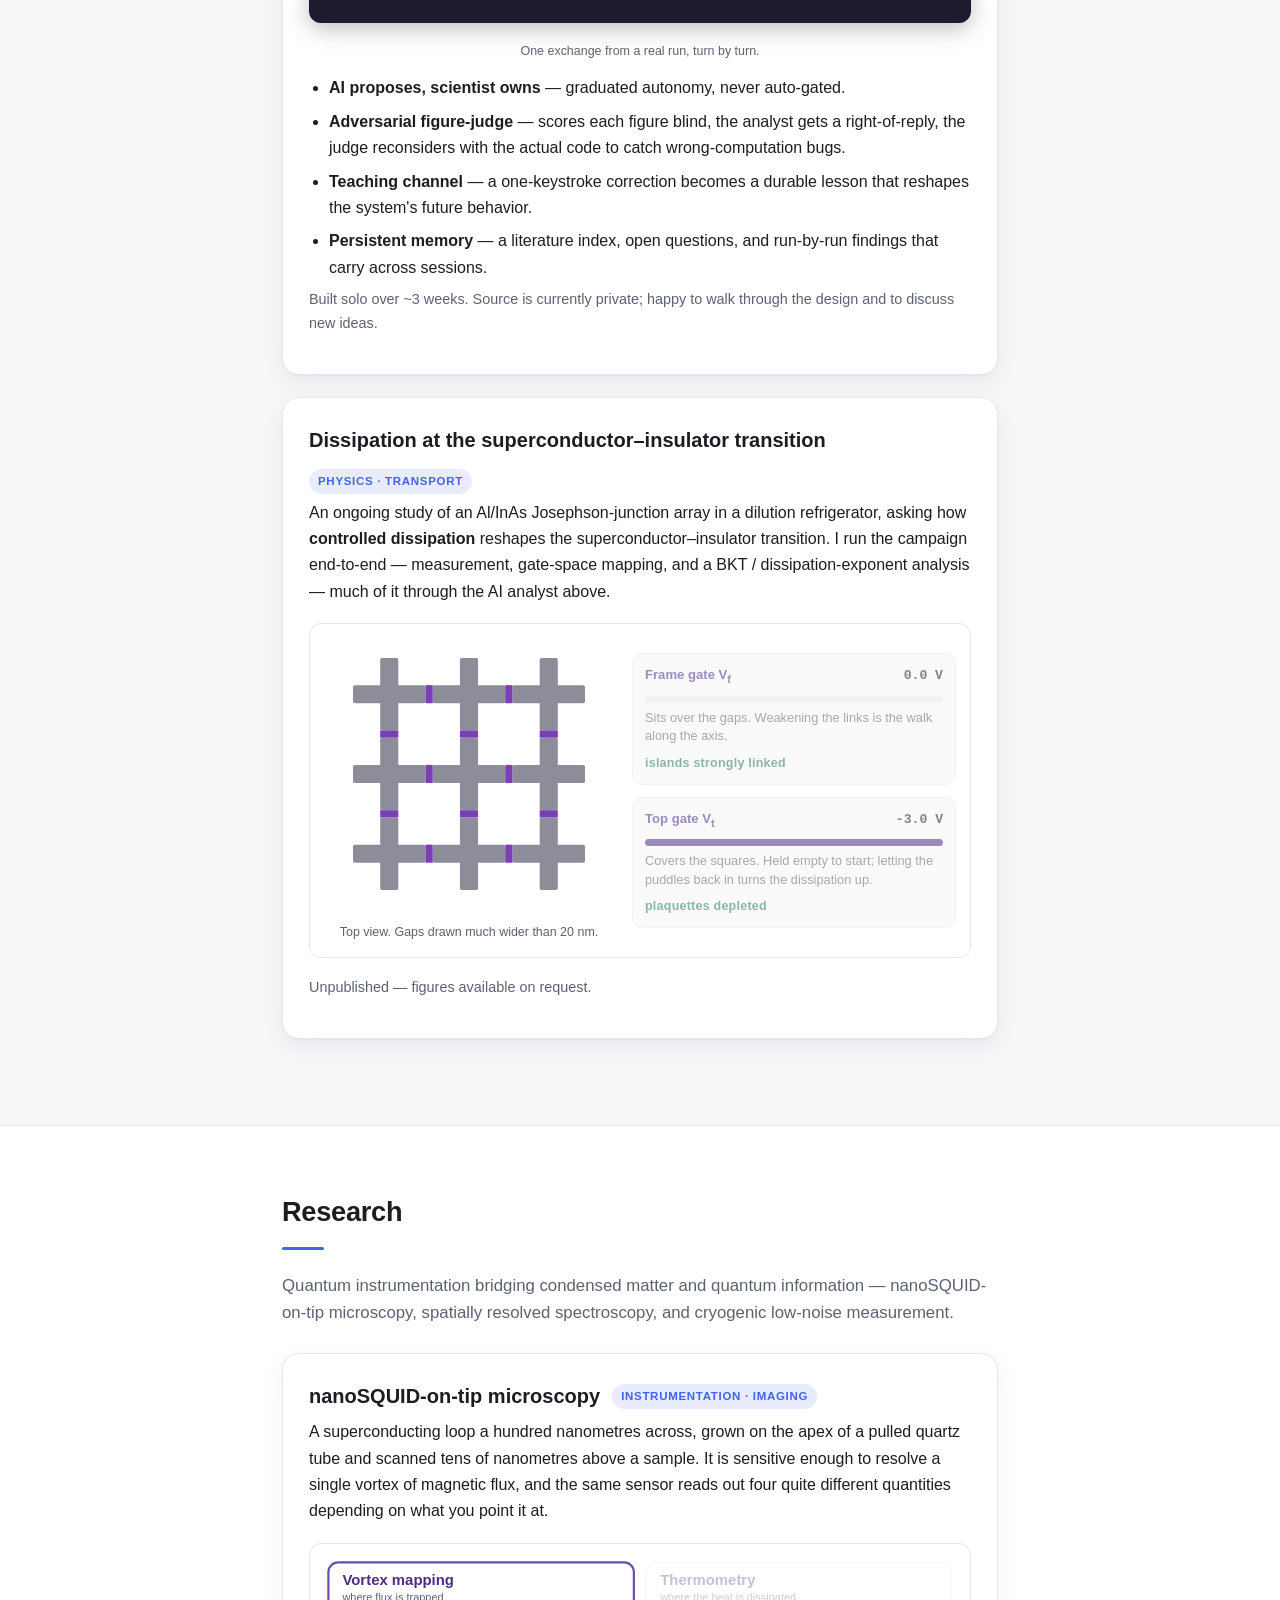
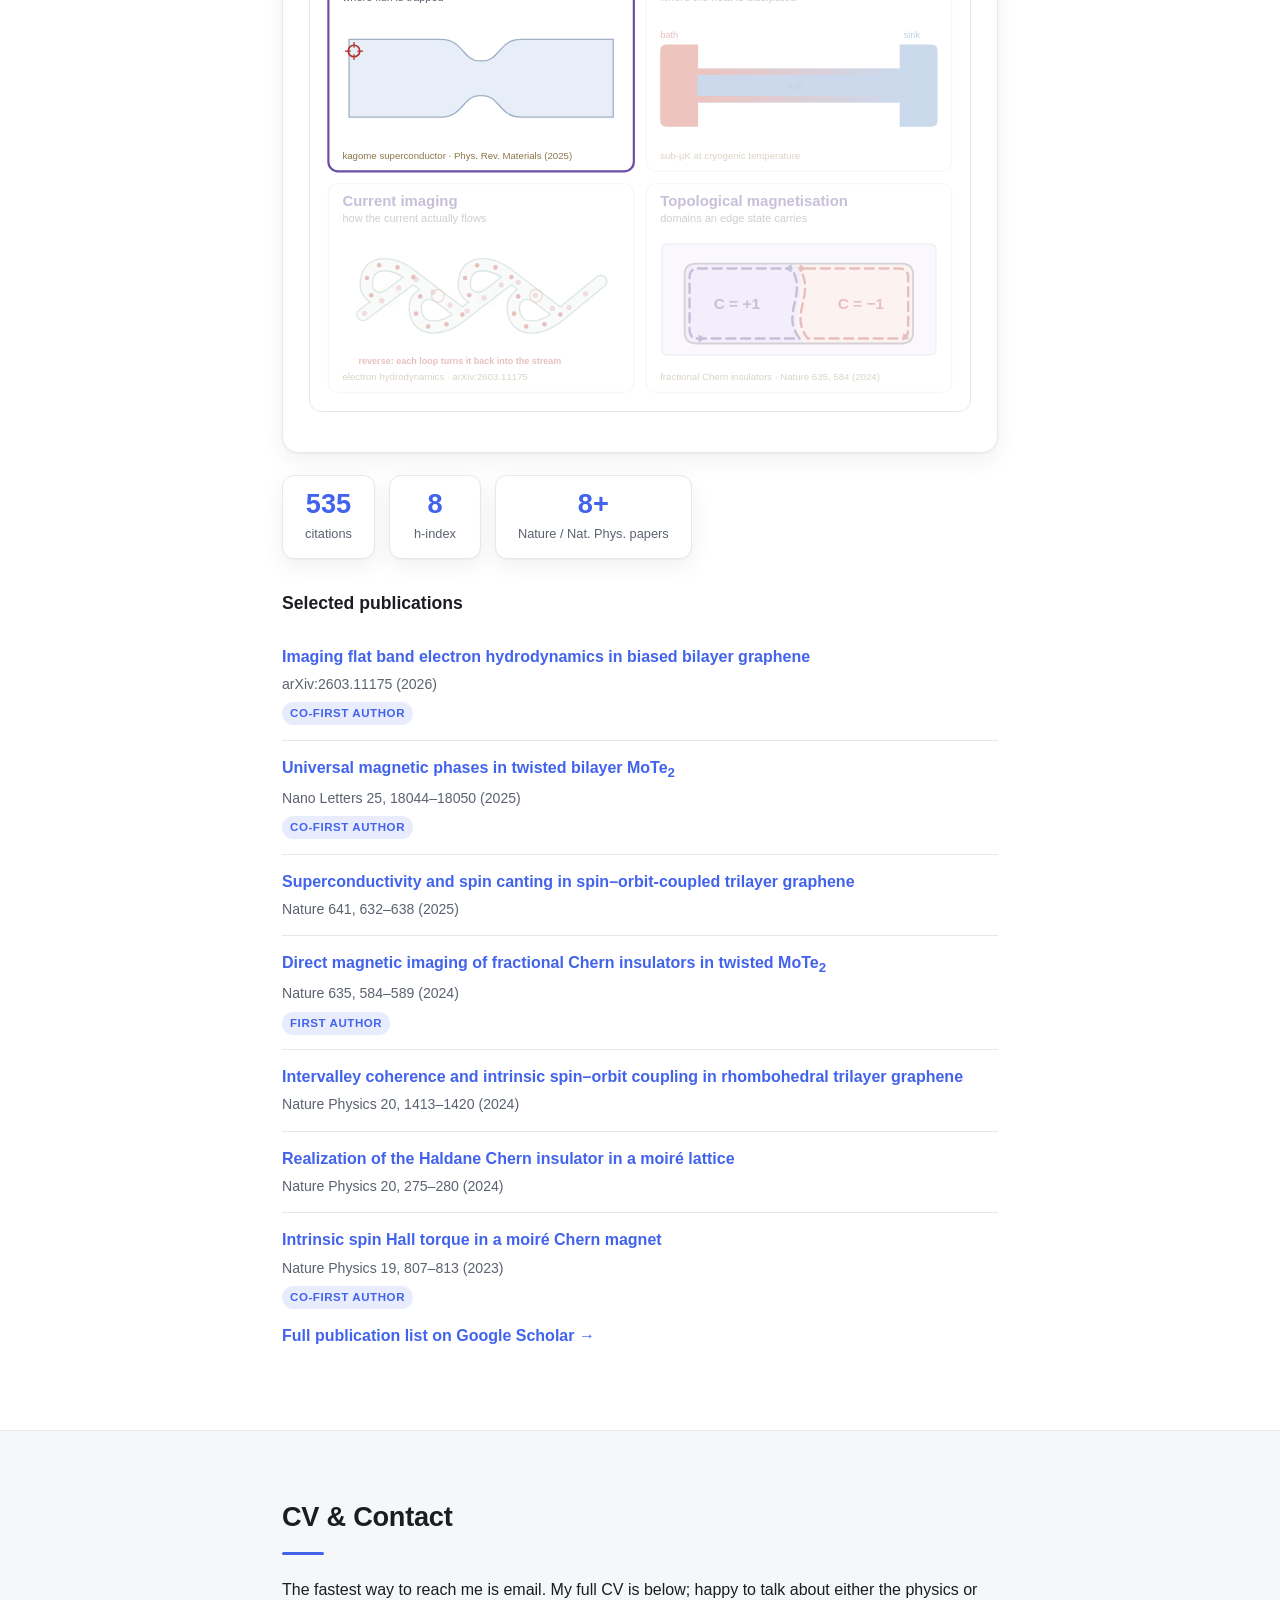
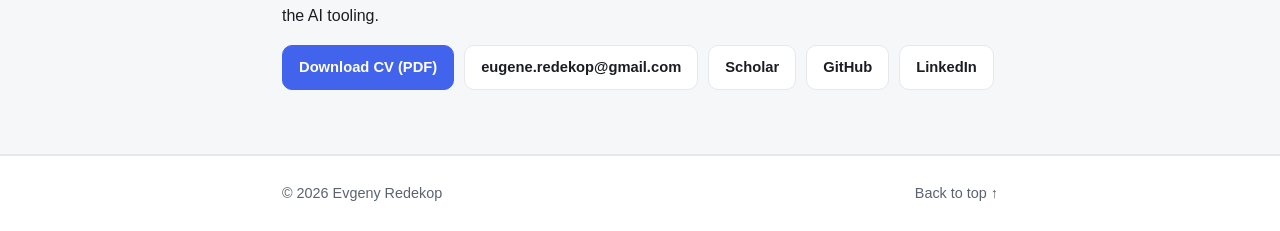
==== commit b5d8ed4a: "Cut the anomalous-metal phrase from the dissipation blurb The opening sentence now stops at the supe" ====
--- a/index.html
+++ b/index.html
@@ -125,9 +125,9 @@
           </div>
           <p>
             An ongoing study of an Al/InAs Josephson-junction array in a dilution refrigerator, asking how
-            <strong>controlled dissipation</strong> reshapes the superconductor–insulator transition and the
-            anomalous-metal phase at its boundary. I run the campaign end-to-end — measurement, gate-space
-            mapping, and a BKT / dissipation-exponent analysis — much of it through the AI analyst above.
+            <strong>controlled dissipation</strong> reshapes the superconductor–insulator transition.
+            I run the campaign end-to-end — measurement, gate-space mapping, and a BKT /
+            dissipation-exponent analysis — much of it through the AI analyst above.
           </p>
 
           <!-- the array and its two gates, drawn by assets/js/jja.js -->
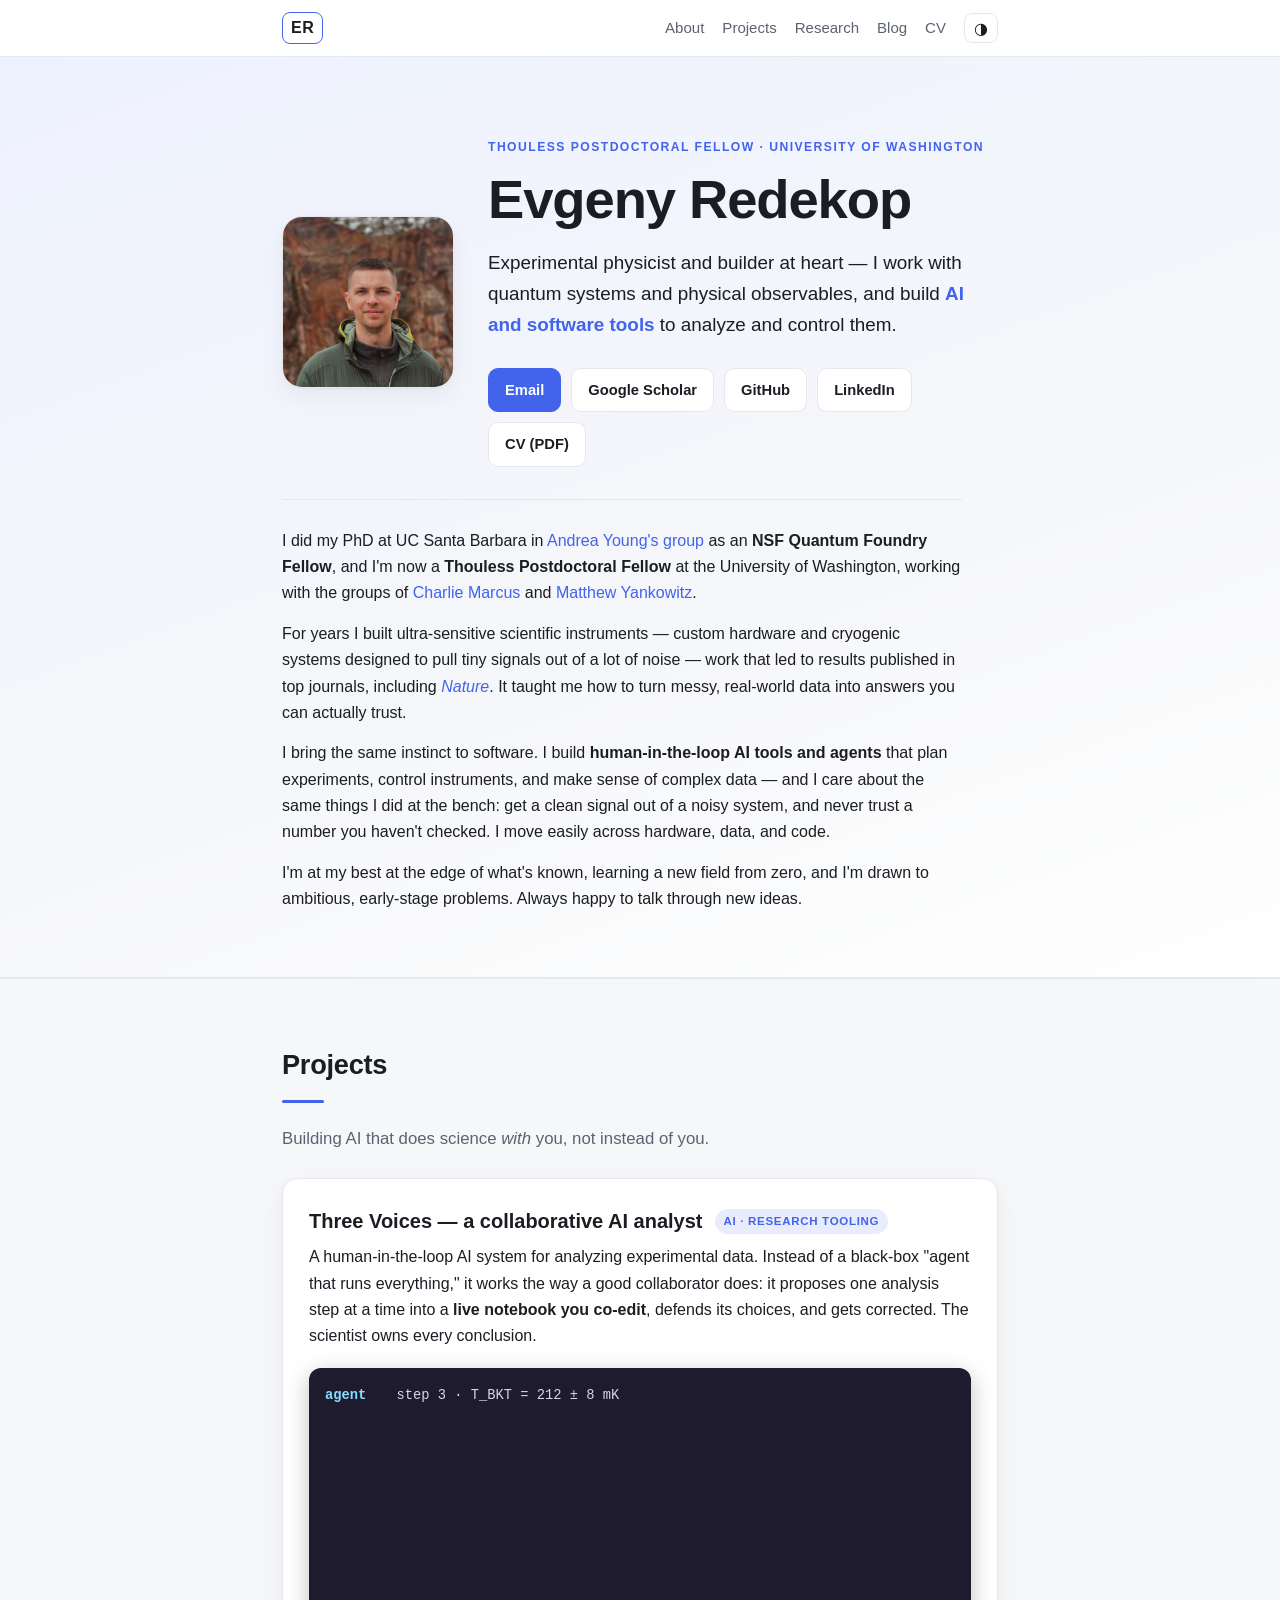
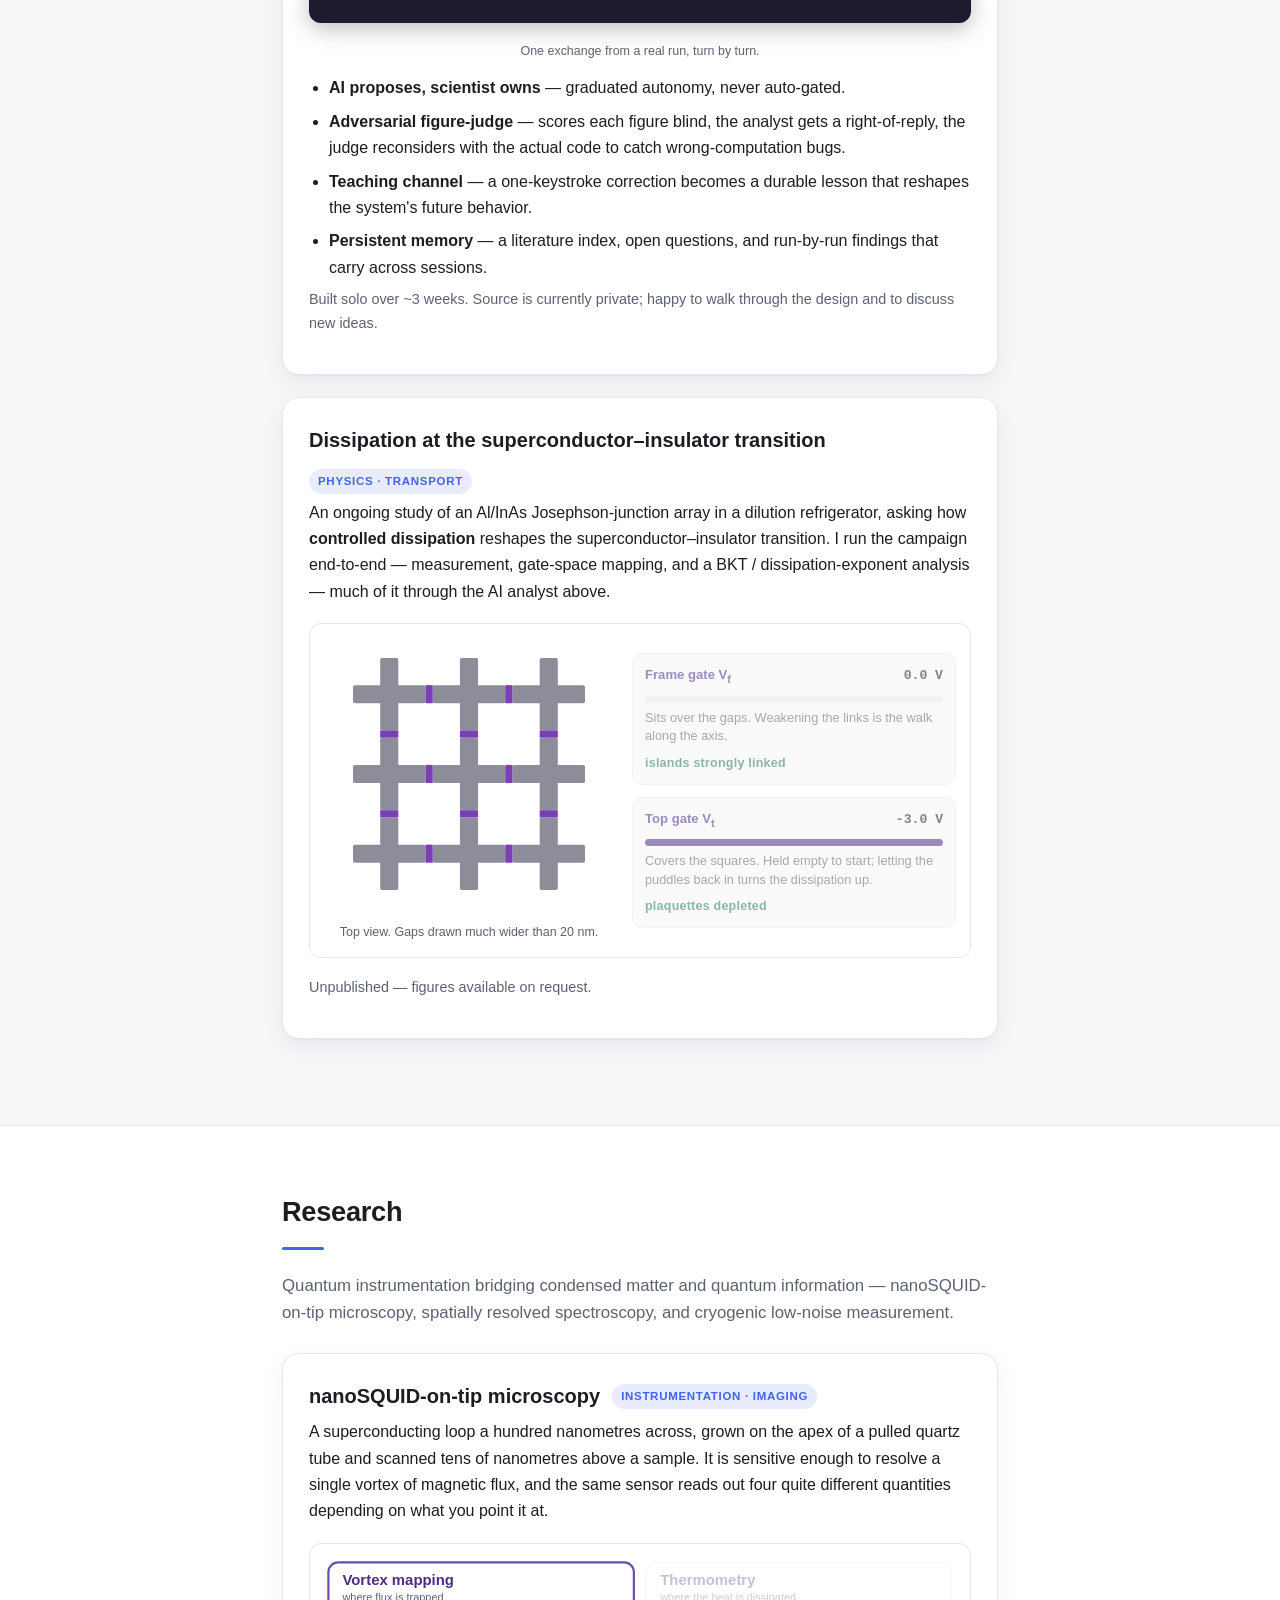
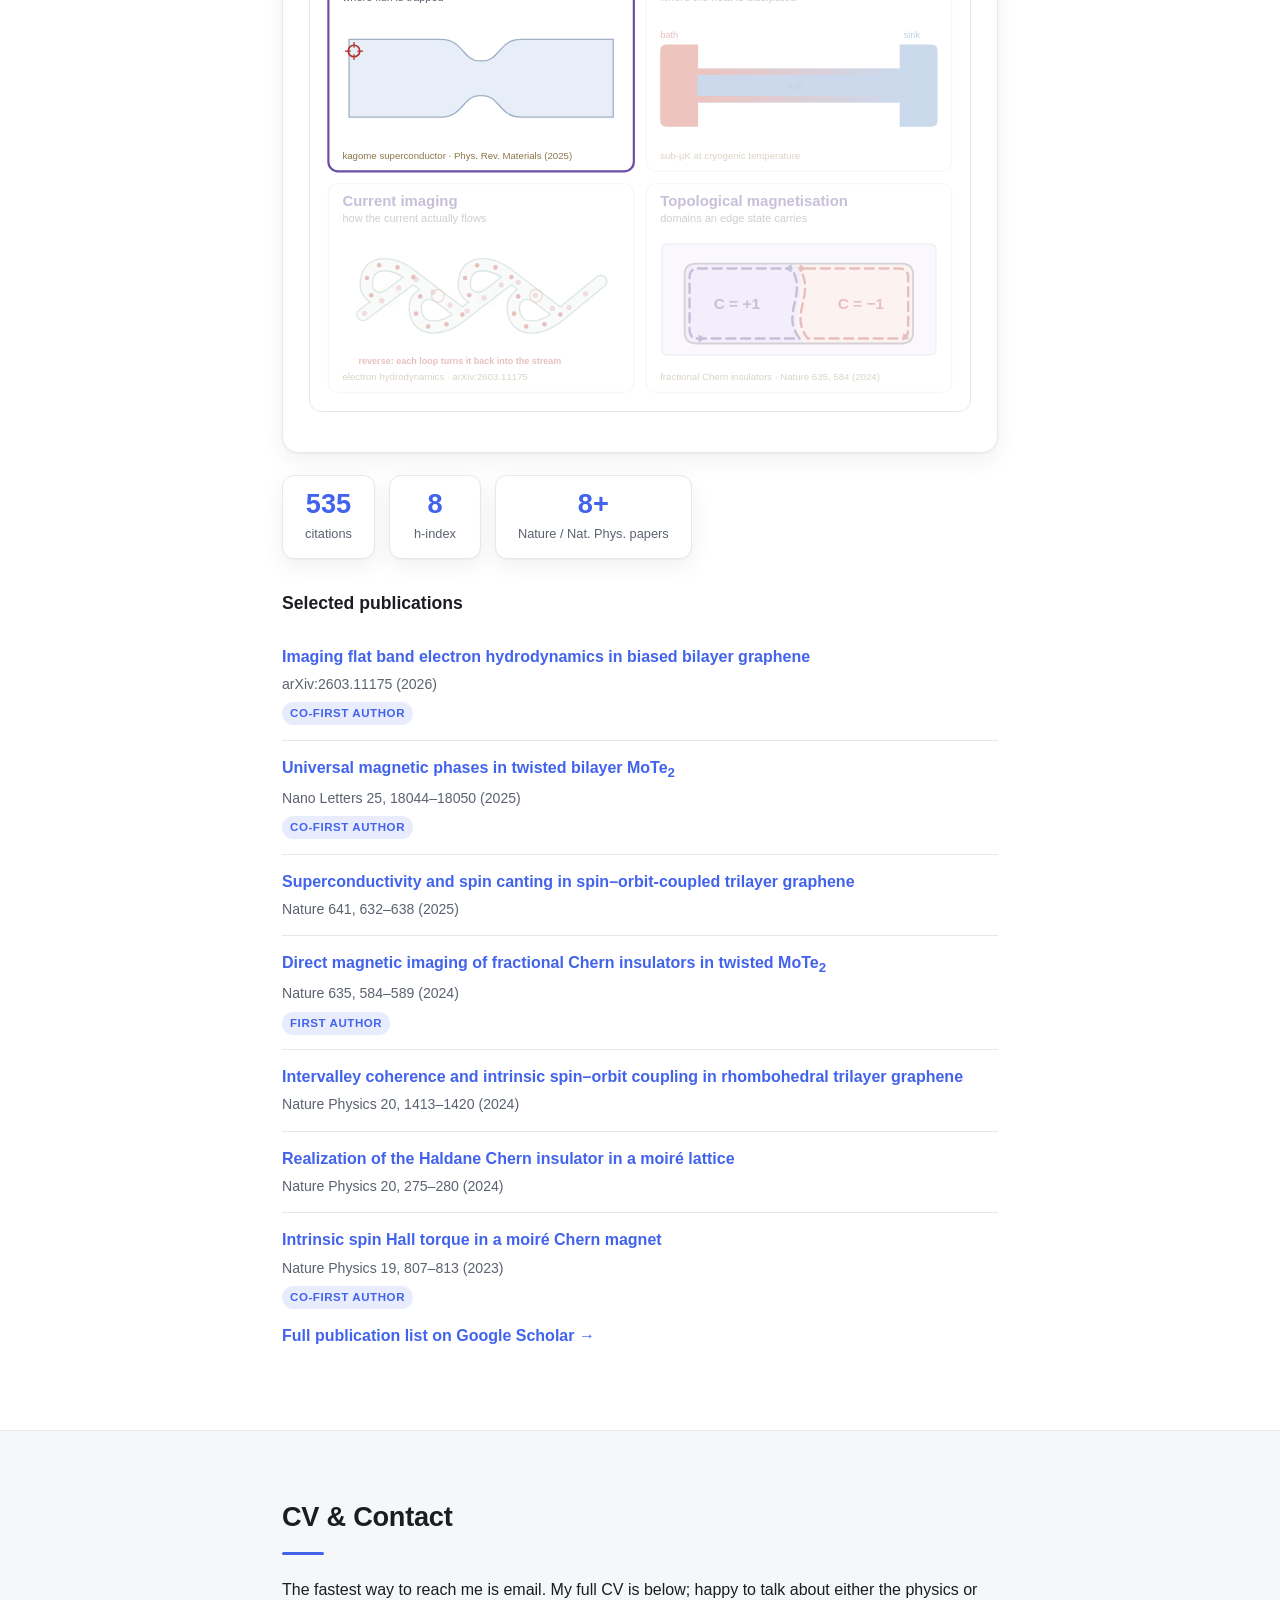
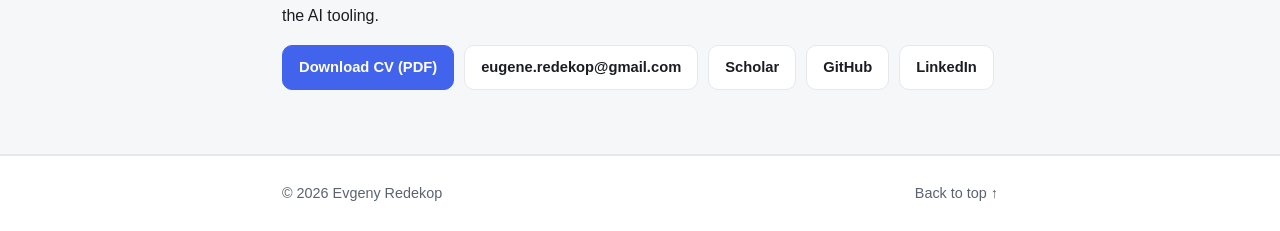
==== commit 2d7be0e1: "Add a blog: listing, first post, post template and an RSS feed The site gains a place to publish fin" ====
--- a/index.html
+++ b/index.html
@@ -16,6 +16,7 @@
   <link rel="icon" type="image/png" sizes="32x32" href="assets/favicon-32.png" />
   <link rel="icon" type="image/png" sizes="16x16" href="assets/favicon-16.png" />
   <link rel="apple-touch-icon" sizes="180x180" href="assets/favicon-180.png" />
+  <link rel="alternate" type="application/rss+xml" title="Evgeny Redekop" href="feed.xml" />
   <link rel="stylesheet" href="style.css" />
 </head>
 <body>
@@ -26,6 +27,7 @@
         <li><a href="#about">About</a></li>
         <li><a href="#projects">Projects</a></li>
         <li><a href="#research">Research</a></li>
+        <li><a href="blog/">Blog</a></li>
         <li><a href="#contact">CV</a></li>
       </ul>
       <button id="theme-toggle" class="theme-toggle" aria-label="Toggle dark mode" title="Toggle dark mode">◑</button>
--- a/style.css
+++ b/style.css
@@ -82,6 +82,10 @@
 .nav-links { display: flex; gap: 18px; list-style: none; margin: 0; padding: 0; margin-left: auto; }
 .nav-links a { color: var(--muted); font-size: .94rem; font-weight: 500; }
 .nav-links a:hover { color: var(--text); text-decoration: none; }
+/* the blog pages mark their own nav entry, since they are real pages rather
+   than anchors and the highlight is the only cue that you have left the
+   one-page site */
+.nav-links a[aria-current="page"] { color: var(--text); font-weight: 650; }
 .theme-toggle {
   background: none; border: 1px solid var(--border); color: var(--text);
   border-radius: 8px; width: 34px; height: 30px; cursor: pointer; font-size: 1rem;
@@ -224,6 +228,63 @@
 }
 .inline-link { font-weight: 600; }
 
+/* ===== blog =====
+   Posts are hand-written HTML at blog/<slug>/index.html, one folder per post so
+   a post keeps its figures beside it. They reuse the nav, the footer and every
+   token above; the long-form typography here is the only thing that is new, and
+   it is the reason .post does not carry .section (that would put the accent
+   underline from `.section h2::after` beneath every heading in the article). */
+.post-list { list-style: none; margin: 0; padding: 0; }
+.post-item { padding: 20px 0; border-bottom: 1px solid var(--border); }
+.post-item:last-child { border-bottom: none; }
+.post-title { font-size: 1.2rem; font-weight: 650; }
+.post-meta { display: block; color: var(--muted); font-size: .85rem; margin-top: 4px; }
+.post-excerpt { margin: 10px 0 0; }
+
+.post { padding: 48px 0 64px; }
+.post-back { font-size: .9rem; margin: 0 0 18px; }
+.post h1 { font-size: clamp(1.8rem, 4.6vw, 2.4rem); line-height: 1.15; margin: 0 0 8px; letter-spacing: -.015em; }
+.post .post-meta { margin: 0 0 30px; }
+.post-foot { margin-top: 44px; padding-top: 20px; border-top: 1px solid var(--border); font-size: .9rem; }
+
+.post-body { font-size: 1.03rem; }
+.post-body h2 { font-size: 1.35rem; margin: 36px 0 10px; letter-spacing: -.01em; }
+.post-body h3 { font-size: 1.1rem; margin: 26px 0 8px; }
+.post-body ul, .post-body ol { padding-left: 22px; margin: 0 0 16px; }
+.post-body li { margin: 6px 0; }
+.post-body figure { margin: 26px 0; }
+/* White stays white in both themes: a matplotlib PNG saved with a transparent
+   background would otherwise put black axes and labels on the dark card. */
+.post-body img {
+  display: block; max-width: 100%; height: auto;
+  border: 1px solid var(--border); border-radius: 10px; background: #ffffff;
+}
+.post-body figcaption { font-size: .85rem; color: var(--muted); margin-top: 8px; }
+.post-body blockquote {
+  margin: 24px 0; padding: 2px 0 2px 16px;
+  border-left: 3px solid var(--accent); color: var(--muted);
+}
+.post-body code {
+  font-family: "SF Mono", Menlo, Consolas, monospace; font-size: .88em;
+  background: var(--bg-alt); border: 1px solid var(--border);
+  border-radius: 5px; padding: 1px 5px;
+}
+.post-body pre {
+  background: var(--bg-alt); border: 1px solid var(--border); border-radius: 10px;
+  padding: 14px 16px; margin: 22px 0; overflow-x: auto;
+  font-size: .86rem; line-height: 1.5;
+}
+.post-body pre code { background: none; border: none; padding: 0; font-size: inherit; }
+/* display:block lets a wide table scroll inside the column instead of pushing
+   the page sideways on a phone */
+.post-body table {
+  display: block; overflow-x: auto; border-collapse: collapse;
+  width: 100%; margin: 24px 0; font-size: .92rem;
+}
+.post-body th, .post-body td { text-align: left; padding: 8px 16px 8px 0; border-bottom: 1px solid var(--border); }
+.post-body th { font-weight: 650; }
+.post-body hr { border: none; border-top: 1px solid var(--border); margin: 36px 0; }
+
 /* ===== footer ===== */
 .footer { border-top: 1px solid var(--border); padding: 26px 0; color: var(--muted); font-size: .9rem; }
 .footer .container { display: flex; justify-content: space-between; align-items: center; }
@@ -265,6 +326,10 @@
   .transcript { font-size: .78rem; padding: 12px; }
   .transcript .who { min-width: 0; margin-right: .5em; }
 
+  .post { padding: 30px 0 46px; }
+  .post-body { font-size: 1rem; }
+  .post-body h2 { font-size: 1.25rem; margin-top: 30px; }
+
   .stats { gap: 10px; }
   .stat { flex: 1 1 0; min-width: 0; padding: 12px 8px; }
   .stat-num { font-size: 1.4rem; }
